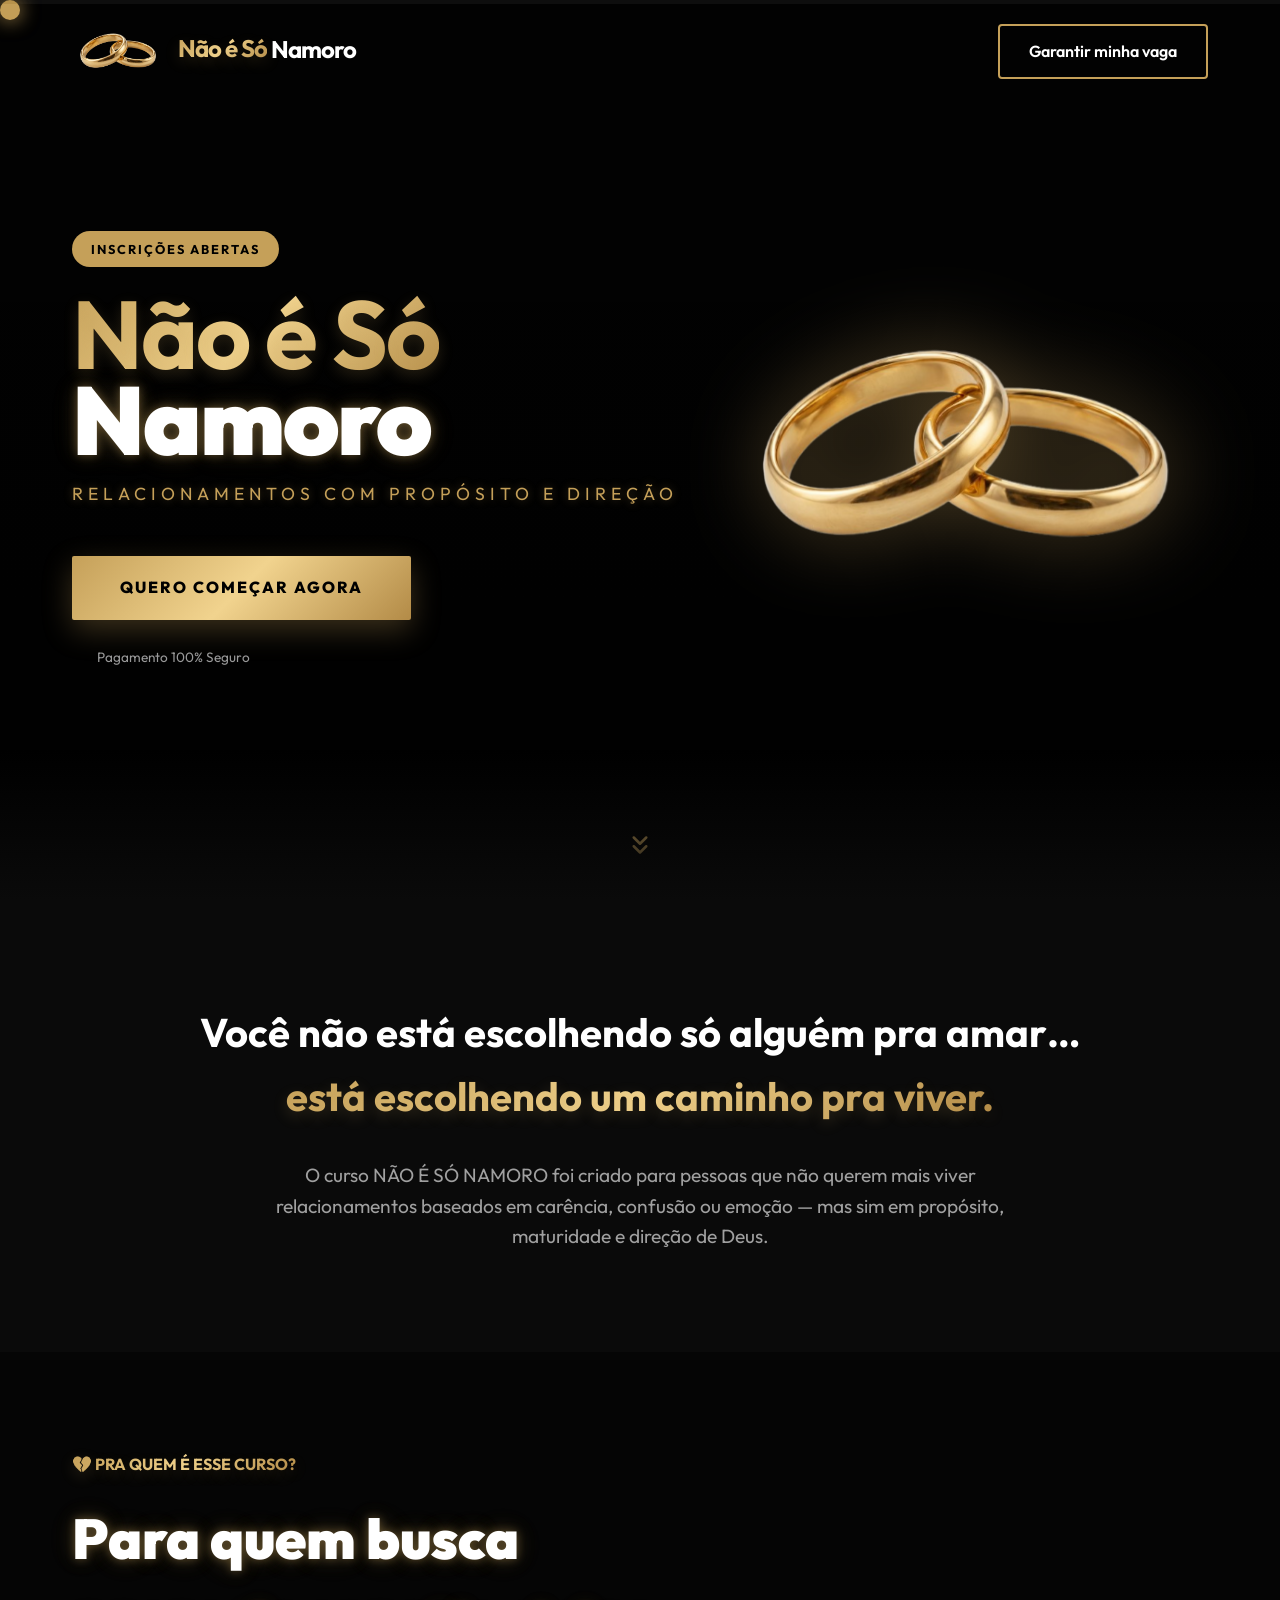
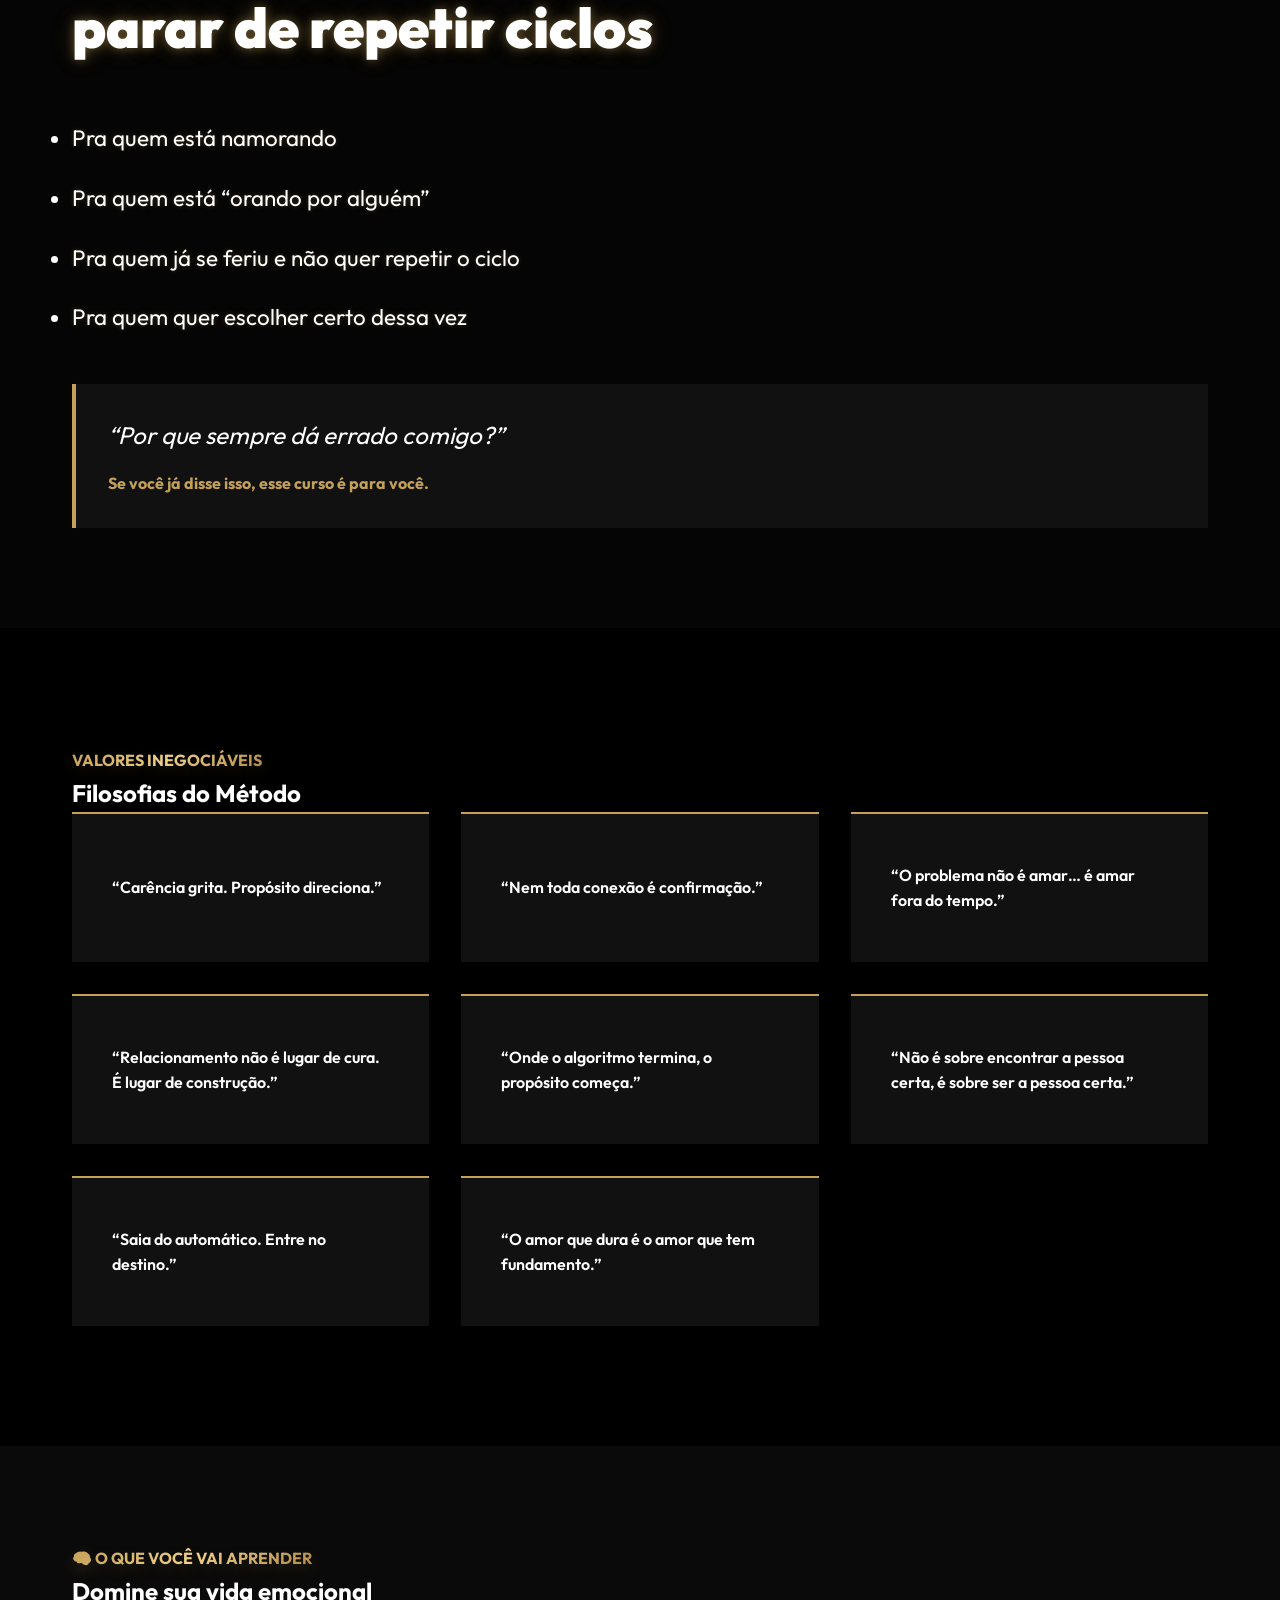
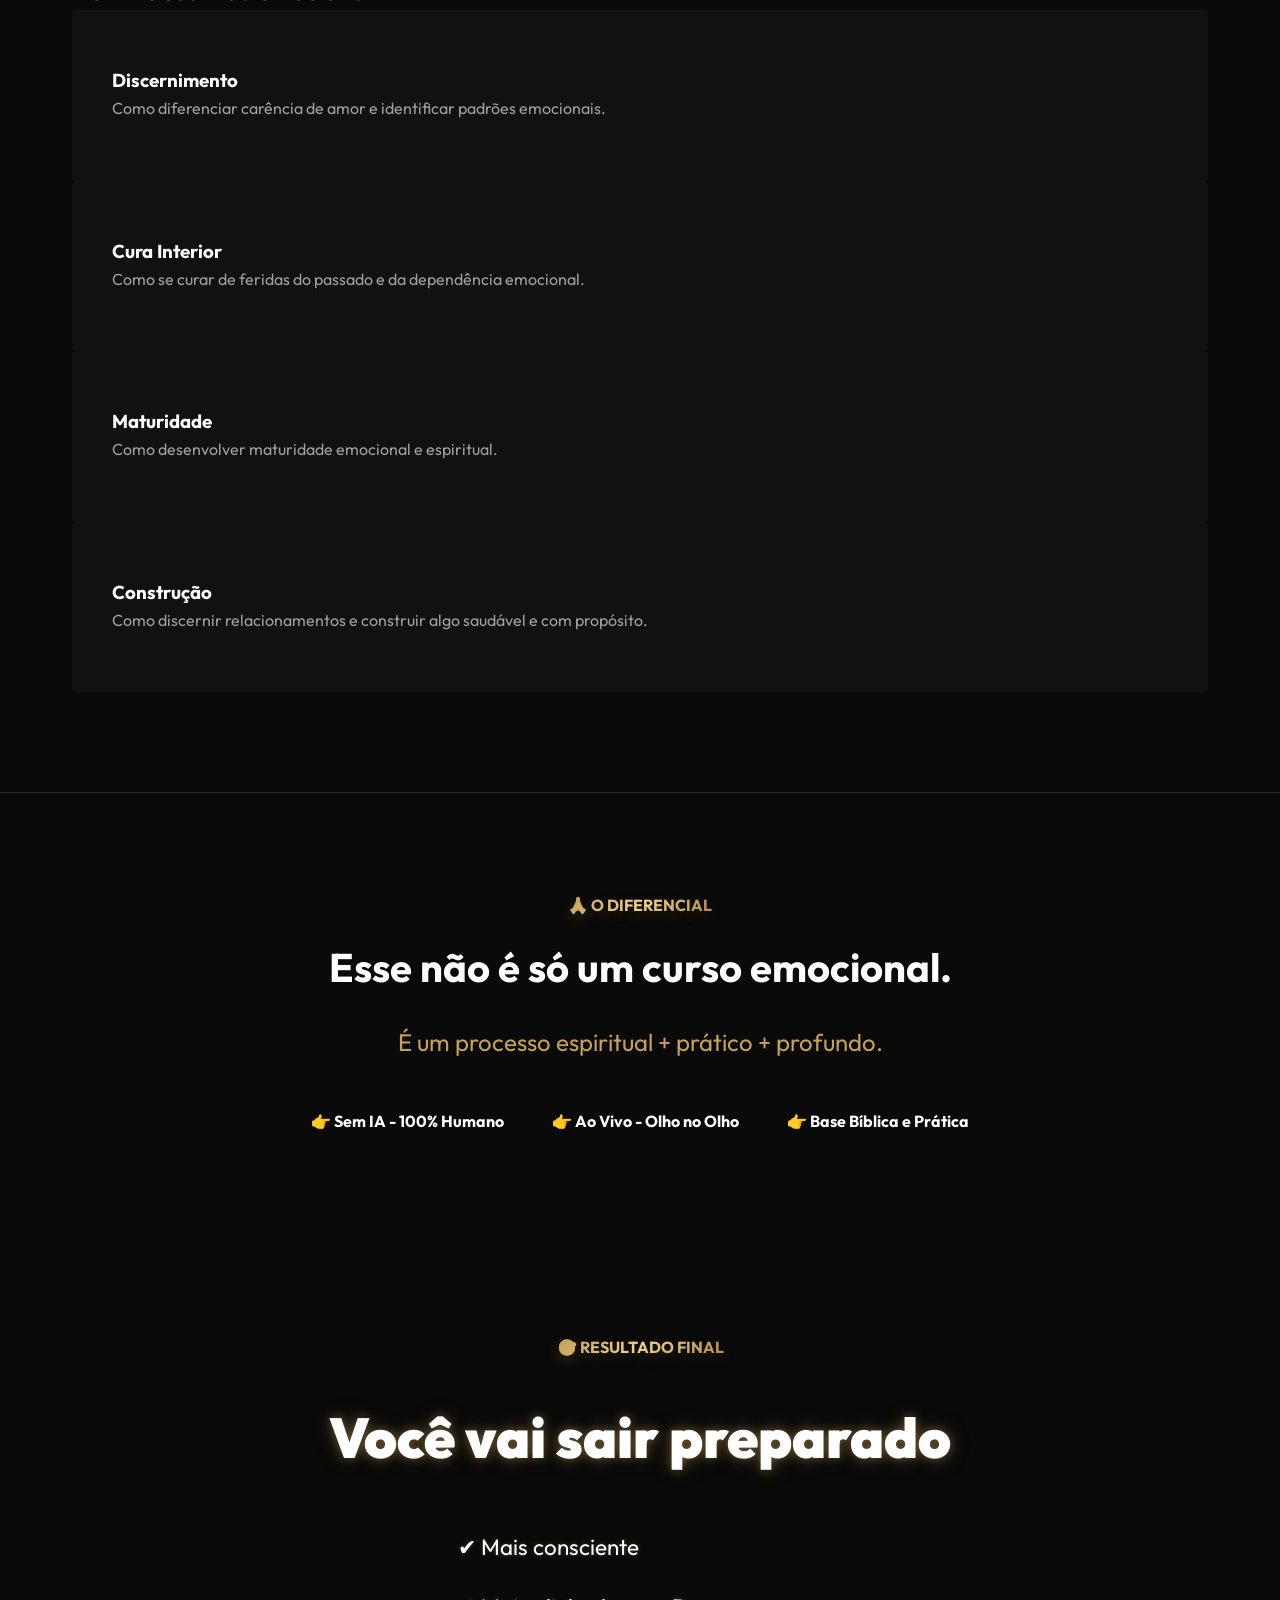
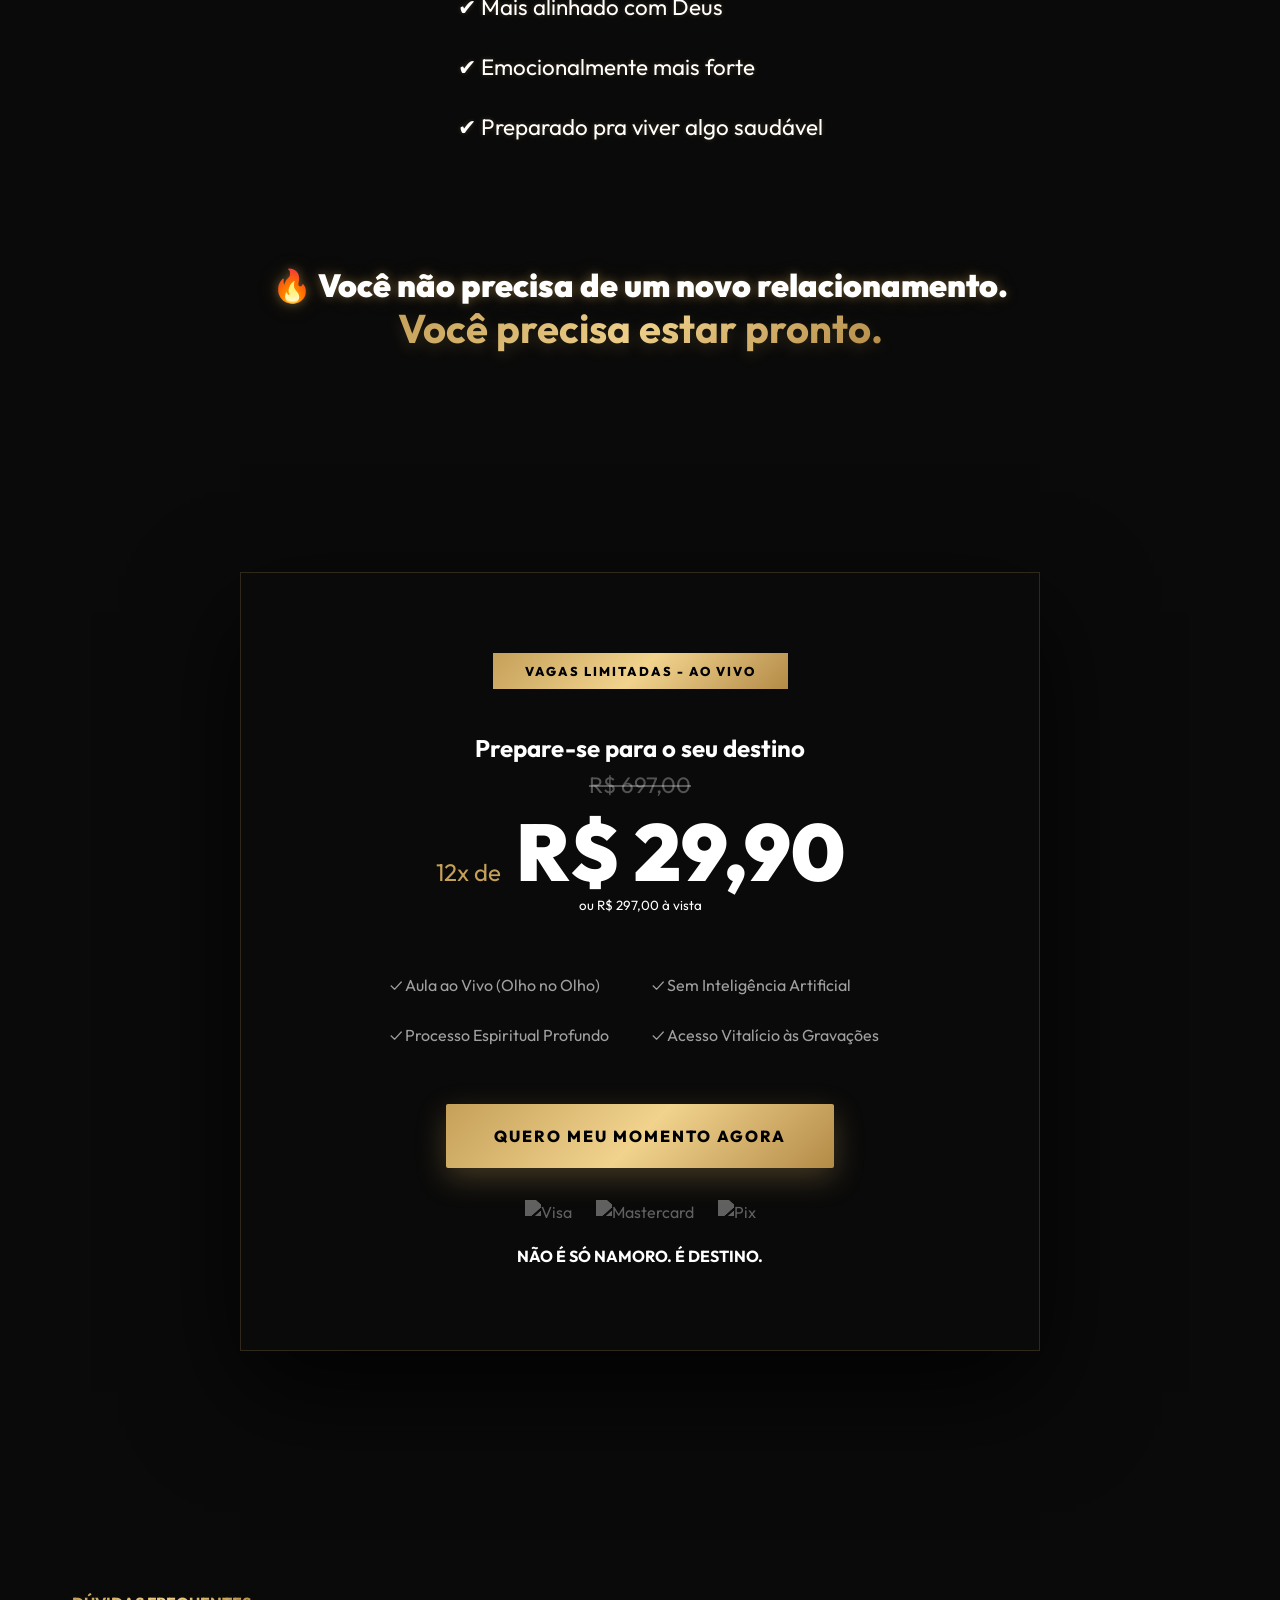
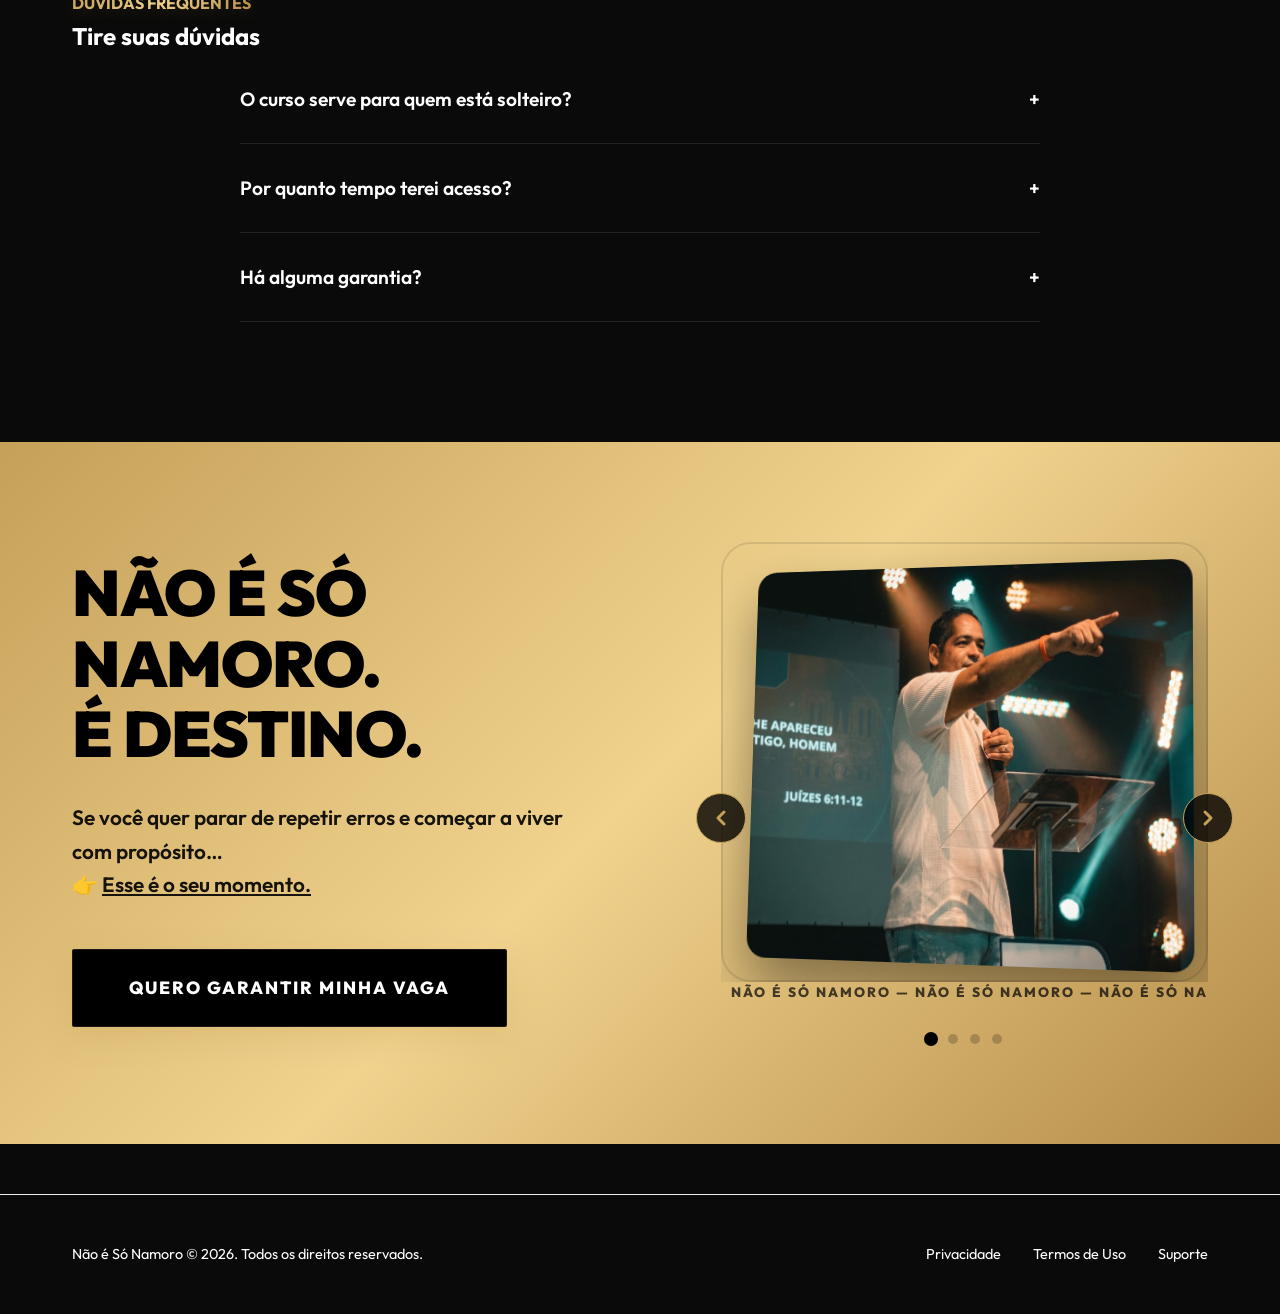
==== index.html @ d52a1f37 "Add files via upload" ====
<!DOCTYPE html>
<html lang="pt-br">
<head>
    <meta charset="UTF-8">
    <meta name="viewport" content="width=device-width, initial-scale=1.0">
    <title>Não é Só Namoro | Domine a arte de construir um relacionamento de alto nível</title>
    <meta name="description" content="Descubra como transformar seu relacionamento com o curso Não é Só Namoro. Estratégias práticas para quem busca profundidade, compromisso e felicidade real.">
    <link rel="preconnect" href="https://fonts.googleapis.com">
    <link rel="preconnect" href="https://fonts.gstatic.com" crossorigin>
    <link href="https://fonts.googleapis.com/css2?family=Outfit:wght@300;400;600;700&family=Playfair+Display:ital,wght@0,400;0,700;1,400&display=swap" rel="stylesheet">
    <link rel="stylesheet" href="style.css">
</head>
<body>
    <!-- Custom Cursor -->
    <div id="custom-cursor"></div>
    <!-- Scroll Progress Bar -->
    <div id="progress-container"><div id="progress-bar"></div></div>

    <header id="main-header">
        <nav class="container">
            <div class="logo"><img src="alianca.png" alt="Não é Só Namoro Logo" height="50" style="vertical-align: middle; margin-right: 10px;"> <span class="gold-text">Não é Só</span> Namoro</div>
            <a href="#pricing" class="btn-secondary">Garantir minha vaga</a>
        </nav>
    </header>

    <main>
        <!-- Hero Section -->
        <section id="hero">
            <div class="hero-overlay"></div>
            <div class="container hero-content-wrapper" style="display: flex; align-items: center; justify-content: space-between; width: 100%;">
                <div class="hero-text-area" style="text-align: left; flex: 1;">
                    <span class="badge">Inscrições Abertas</span>
                    <h1 class="premium-white-text" style="font-size: clamp(3rem, 8vw, 6rem);"><span class="gold-text">Não é Só</span><br>Namoro</h1>
                    <p class="subtitle" style="text-align: left;">Relacionamentos com Propósito e Direção</p>
                    <div class="cta-group" style="justify-content: flex-start;">
                        <a href="#pricing" class="btn-primary">Quero começar agora</a>
                    </div>
                    <div style="margin-top: 1.5rem;">
                        <span class="secure-checkout">Pagamento 100% Seguro</span>
                    </div>
                </div>
                <div class="hero-image-area" style="flex: 1; display: flex; justify-content: flex-end;">
                    <img src="alianca.png" alt="Aliança" class="hero-image-asset-large">
                </div>
            </div>
            <div class="scroll-indicator">
                <svg width="30" height="30" viewBox="0 0 24 24" fill="none" stroke="currentColor" stroke-width="2" stroke-linecap="round" stroke-linejoin="round"><path d="M7 13l5 5 5-5M7 6l5 5 5-5"/></svg>
            </div>
        </section>

        <!-- Intro Section -->
        <section id="intro" class="container" style="padding: 100px 0; text-align: center;">
            <div class="reveal-content">
                <h2 style="font-size: 2.5rem; margin-bottom: 2rem;">Você não está escolhendo só alguém pra amar…<br><span class="gold-text">está escolhendo um caminho pra viver.</span></h2>
                <p style="font-size: 1.2rem; max-width: 800px; margin: 0 auto; color: var(--text-muted);">O curso NÃO É SÓ NAMORO foi criado para pessoas que não querem mais viver relacionamentos baseados em carência, confusão ou emoção — mas sim em propósito, maturidade e direção de Deus.</p>
            </div>
        </section>

        <!-- Target Audience -->
        <section id="target" style="padding: 100px 0; background: #050505;">
            <div class="container grid">
                <div class="problem-text">
                    <span class="gold-text">💔 PRA QUEM É ESSE CURSO?</span>
                    <h2 class="premium-white-text" style="margin-top: 1rem; font-size: 3.5rem;">Para quem busca <br>parar de repetir ciclos</h2>
                    <ul class="check-list premium-list" style="margin-top: 3rem;">
                        <li>Pra quem está namorando</li>
                        <li>Pra quem está “orando por alguém”</li>
                        <li>Pra quem já se feriu e não quer repetir o ciclo</li>
                        <li>Pra quem quer escolher certo dessa vez</li>
                    </ul>
                    <div style="margin-top: 3rem; padding: 2rem; border-left: 4px solid var(--primary); background: #111;">
                        <p style="font-style: italic; font-size: 1.5rem; color: #fff;">“Por que sempre dá errado comigo?”</p>
                        <p style="margin-top: 1rem; color: var(--primary); font-weight: 700;">Se você já disse isso, esse curso é para você.</p>
                    </div>
                </div>

            </div>
        </section>

        <!-- Quotes Section -->
        <section id="quotes" style="padding: 120px 0; background: #000;">
            <div class="container">
                <div class="section-title">
                    <span class="gold-text">VALORES INEGOCIÁVEIS</span>
                    <h2>Filosofias do Método</h2>
                </div>
                <div class="quote-grid" style="display: grid; grid-template-columns: repeat(auto-fit, minmax(280px, 1fr)); gap: 2rem;">
                    <div class="quote-card" style="padding: 2.5rem; background: #111; border-top: 2px solid var(--primary); display: flex; align-items: center; min-height: 150px;">
                        <p style="font-weight: 600;">“Carência grita. Propósito direciona.”</p>
                    </div>
                    <div class="quote-card" style="padding: 2.5rem; background: #111; border-top: 2px solid var(--primary); display: flex; align-items: center; min-height: 150px;">
                        <p style="font-weight: 600;">“Nem toda conexão é confirmação.”</p>
                    </div>
                    <div class="quote-card" style="padding: 2.5rem; background: #111; border-top: 2px solid var(--primary); display: flex; align-items: center; min-height: 150px;">
                        <p style="font-weight: 600;">“O problema não é amar… é amar fora do tempo.”</p>
                    </div>
                    <div class="quote-card" style="padding: 2.5rem; background: #111; border-top: 2px solid var(--primary); display: flex; align-items: center; min-height: 150px;">
                        <p style="font-weight: 600;">“Relacionamento não é lugar de cura. É lugar de construção.”</p>
                    </div>
                    <div class="quote-card" style="padding: 2.5rem; background: #111; border-top: 2px solid var(--primary); display: flex; align-items: center; min-height: 150px;">
                        <p style="font-weight: 600;">“Onde o algoritmo termina, o propósito começa.”</p>
                    </div>
                    <div class="quote-card" style="padding: 2.5rem; background: #111; border-top: 2px solid var(--primary); display: flex; align-items: center; min-height: 150px;">
                        <p style="font-weight: 600;">“Não é sobre encontrar a pessoa certa, é sobre ser a pessoa certa.”</p>
                    </div>
                    <div class="quote-card" style="padding: 2.5rem; background: #111; border-top: 2px solid var(--primary); display: flex; align-items: center; min-height: 150px;">
                        <p style="font-weight: 600;">“Saia do automático. Entre no destino.”</p>
                    </div>
                    <div class="quote-card" style="padding: 2.5rem; background: #111; border-top: 2px solid var(--primary); display: flex; align-items: center; min-height: 150px;">
                        <p style="font-weight: 600;">“O amor que dura é o amor que tem fundamento.”</p>
                    </div>
                </div>
            </div>
        </section>

        <!-- Learning Section -->
        <section id="learning" style="padding: 100px 0;">
            <div class="container">
                <div class="section-title">
                    <span class="gold-text">🧠 O QUE VOCÊ VAI APRENDER</span>
                    <h2>Domine sua vida emocional</h2>
                </div>
                <div class="module-grid">
                    <div class="module-card">
                        <h3>Discernimento</h3>
                        <p>Como diferenciar carência de amor e identificar padrões emocionais.</p>
                    </div>
                    <div class="module-card">
                        <h3>Cura Interior</h3>
                        <p>Como se curar de feridas do passado e da dependência emocional.</p>
                    </div>
                    <div class="module-card">
                        <h3>Maturidade</h3>
                        <p>Como desenvolver maturidade emocional e espiritual.</p>
                    </div>
                    <div class="module-card">
                        <h3>Construção</h3>
                        <p>Como discernir relacionamentos e construir algo saudável e com propósito.</p>
                    </div>
                </div>
            </div>
        </section>

        <!-- Diferencial Section -->
        <section id="diferencial" style="padding: 100px 0; background: #0a0a0a; border-top: 1px solid rgba(197, 160, 89, 0.2);">
            <div class="container" style="text-align: center;">
                <span class="gold-text">🙏 O DIFERENCIAL</span>
                <h2 style="margin-top: 1rem; font-size: 2.5rem;">Esse não é só um curso emocional.</h2>
                <p style="font-size: 1.5rem; margin-top: 1.5rem; color: var(--primary);">É um processo espiritual + prático + profundo.</p>
                <div style="display: flex; justify-content: center; gap: 3rem; margin-top: 3rem; flex-wrap: wrap;">
                    <div class="diff-item"><strong>👉 Sem IA - 100% Humano</strong></div>
                    <div class="diff-item"><strong>👉 Ao Vivo - Olho no Olho</strong></div>
                    <div class="diff-item"><strong>👉 Base Bíblica e Prática</strong></div>
                </div>
            </div>
        </section>

        <!-- Results Section -->
        <section id="results" style="padding: 100px 0;">
            <div class="container" style="text-align: center;">
                <div class="expert-text">
                    <span class="gold-text">🎯 RESULTADO FINAL</span>
                    <h2 class="premium-white-text" style="font-size: 3.5rem; margin-top: 2rem; margin-bottom: 3rem;">Você vai sair preparado</h2>
                    <ul class="check-list premium-list" style="list-style: none; display: inline-block; text-align: left; margin-bottom: 4rem;">
                        <li>✔ Mais consciente</li>
                        <li>✔ Mais alinhado com Deus</li>
                        <li>✔ Emocionalmente mais forte</li>
                        <li>✔ Preparado pra viver algo saudável</li>
                    </ul>
                    <div class="premium-white-text" style="margin-top: 2rem; font-size: 2rem; font-weight: 900; line-height: 1.2;">
                        🔥 Você não precisa de um novo relacionamento.<br>
                        <span class="gold-text" style="font-size: 2.5rem;">Você precisa estar pronto.</span>
                    </div>
                </div>
            </div>
        </section>

        <!-- Pricing Section -->
        <section id="pricing" class="container">
            <div class="pricing-card">
                <div class="pricing-tag">VAGAS LIMITADAS - AO VIVO</div>
                <h2>Prepare-se para o seu destino</h2>
                <div class="price-box">
                    <span class="old-price">R$ 697,00</span>
                    <span class="new-price"><span>12x de</span> R$ 29,90</span>
                    <small>ou R$ 297,00 à vista</small>
                </div>
                <div class="benefits-pricing">
                    <p>✓ Aula ao Vivo (Olho no Olho)</p>
                    <p>✓ Sem Inteligência Artificial</p>
                    <p>✓ Processo Espiritual Profundo</p>
                    <p>✓ Acesso Vitalício às Gravações</p>
                </div>
                <a href="#" class="btn-primary large">QUERO MEU MOMENTO AGORA</a>
                <div class="payment-methods" style="margin-top: 2rem; opacity: 0.5;">
                    <img src="https://logodownload.org/wp-content/uploads/2014/07/visa-logo-1.png" alt="Visa" height="20">
                    <img src="https://logodownload.org/wp-content/uploads/2014/07/mastercard-logo-7.png" alt="Mastercard" height="20">
                    <img src="https://logodownload.org/wp-content/uploads/2022/01/pix-logo-1.png" alt="Pix" height="20">
                </div>
                <div class="guarantee-note" style="margin-top: 1.5rem; font-weight: 700;">
                    NÃO É SÓ NAMORO. É DESTINO.
                </div>
            </div>
        </section>

        <!-- FAQ Section -->
        <section id="faq">
            <div class="container">
                <div class="section-title">
                    <span class="gold-text">DÚVIDAS FREQUENTES</span>
                    <h2>Tire suas dúvidas</h2>
                </div>
                <div class="faq-accordion">
                    <div class="faq-item">
                        <button class="faq-question">O curso serve para quem está solteiro? <span class="icon">+</span></button>
                        <div class="faq-answer">
                            <p>Com certeza. Na verdade, esse é o melhor momento para começar, pois você aprenderá a escolher a pessoa certa desde o primeiro dia.</p>
                        </div>
                    </div>
                    <div class="faq-item">
                        <button class="faq-question">Por quanto tempo terei acesso? <span class="icon">+</span></button>
                        <div class="faq-answer">
                            <p>O acesso é vitalício. Você pode assistir às aulas no seu ritmo e revisar o conteúdo sempre que precisar.</p>
                        </div>
                    </div>
                    <div class="faq-item">
                        <button class="faq-question">Há alguma garantia? <span class="icon">+</span></button>
                        <div class="faq-answer">
                            <p>Sim! Oferecemos 30 dias de garantia incondicional. Se não gostar, basta um e-mail para receber 100% do seu investimento de volta.</p>
                        </div>
                    </div>
                </div>
            </div>
        </section>

        <!-- Final Call -->
        <section id="final-call">
            <div class="container final-call-wrapper">
                <div class="final-call-content">
                    <h2>NÃO É SÓ NAMORO.<br>É DESTINO.</h2>
                    <p>Se você quer parar de repetir erros e começar a viver com propósito… <br>👉 <span>Esse é o seu momento.</span></p>
                    <a href="#pricing" class="btn-primary final-call-btn">QUERO GARANTIR MINHA VAGA</a>
                </div>
                <div class="final-call-image">
                    <div class="carousel-container">
                        <div class="carousel-track-container">
                            <ul class="carousel-track">
                                <li class="carousel-slide current-slide">
                                    <div class="image-perspective">
                                        <img src="jackson.jpeg" alt="Jackson" class="jackson-img">
                                        <div class="image-frame"></div>
                                    </div>
                                </li>
                                <li class="carousel-slide">
                                    <div class="image-perspective">
                                        <img src="jackson1.jpeg" alt="Jackson 1" class="jackson-img">
                                        <div class="image-frame"></div>
                                    </div>
                                </li>
                                <li class="carousel-slide">
                                    <div class="image-perspective">
                                        <img src="jackson2.jpeg" alt="Jackson 2" class="jackson-img">
                                        <div class="image-frame"></div>
                                    </div>
                                </li>
                                <li class="carousel-slide">
                                    <div class="image-perspective">
                                        <img src="jackson3.jpeg" alt="Jackson 3" class="jackson-img">
                                        <div class="image-frame"></div>
                                    </div>
                                </li>
                            </ul>
                        </div>
                        <!-- Navigation Arrows -->
                        <div class="carousel-nav">
                            <button class="carousel-button carousel-button--left">
                                <svg width="24" height="24" viewBox="0 0 24 24" fill="none" stroke="currentColor" stroke-width="3" stroke-linecap="round" stroke-linejoin="round"><polyline points="15 18 9 12 15 6"></polyline></svg>
                            </button>
                            <button class="carousel-button carousel-button--right">
                                <svg width="24" height="24" viewBox="0 0 24 24" fill="none" stroke="currentColor" stroke-width="3" stroke-linecap="round" stroke-linejoin="round"><polyline points="9 18 15 12 9 6"></polyline></svg>
                            </button>
                        </div>
                        <!-- Scrolling Alert Text - Moved closer to photos -->
                        <div class="scrolling-text-container">
                            <div class="marquee-content">
                                <span>NÃO É SÓ NAMORO — NÃO É SÓ NAMORO — NÃO É SÓ NAMORO — NÃO É SÓ NAMORO — </span>
                                <span>NÃO É SÓ NAMORO — NÃO É SÓ NAMORO — NÃO É SÓ NAMORO — NÃO É SÓ NAMORO — </span>
                            </div>
                        </div>
                        <div class="carousel-indicators">
                            <button class="indicator current-indicator"></button>
                            <button class="indicator"></button>
                            <button class="indicator"></button>
                            <button class="indicator"></button>
                        </div>
                    </div>
                </div>
            </div>
        </section>
    </main>

    <footer>
        <div class="container footer-content">
            <div class="footer-brand">Não é Só Namoro &copy; 2026. Todos os direitos reservados.</div>
            <div class="footer-links">
                <a href="#">Privacidade</a>
                <a href="#">Termos de Uso</a>
                <a href="#">Suporte</a>
            </div>
        </div>
    </footer>

    <!-- Checkout Modal -->
    <div class="modal-overlay" id="checkout-modal">
        <div class="modal-content">
            <button class="close-modal" id="close-modal">&times;</button>
            <div class="modal-header">
                <span class="gold-text">INSCRIÇÃO</span>
                <h2>Garantir minha vaga</h2>
                <p style="color: var(--text-muted); font-size: 0.9rem;">Preencha seus dados para prosseguir</p>
            </div>

            <form class="checkout-form" id="enrollment-form">
                <!-- Personal Data -->
                <div class="form-group">
                    <label for="full-name">Nome Completo</label>
                    <input type="text" id="full-name" placeholder="Seu nome completo" required>
                </div>

                <div class="card-row">
                    <div class="form-group">
                        <label for="email">E-mail</label>
                        <input type="email" id="email" placeholder="seu@email.com" required>
                    </div>
                    <div class="form-group">
                        <label for="phone">Telefone</label>
                        <input type="text" id="phone" placeholder="(00) 00000-0000" required>
                    </div>
                </div>

                <div class="card-row">
                    <div class="form-group">
                        <label for="birth-date">Nascimento</label>
                        <input type="text" id="birth-date" placeholder="DD/MM/AAAA" required>
                    </div>
                    <div class="form-group">
                        <label for="cpf">CPF</label>
                        <input type="text" id="cpf" placeholder="000.000.000-00" required>
                    </div>
                </div>

                <div class="modal-header" style="margin-top: 2rem; margin-bottom: 1rem;">
                    <span class="gold-text">PAGAMENTO 100% SEGURO</span>
                    <p style="font-size: 0.7rem; opacity: 0.7; margin-top: 0.5rem;">Cartão de Crédito, Débito ou Pix</p>
                </div>

                <button type="submit" class="btn-primary" style="width: 100%; margin-top: 1rem;" id="submit-btn">IR PARA PAGAMENTO</button>
                
                <div class="payment-methods" style="margin-top: 2rem; opacity: 0.8; justify-content: center; gap: 1rem;">
                    <img src="https://logodownload.org/wp-content/uploads/2014/07/visa-logo-1.png" alt="Visa" height="15">
                    <img src="https://logodownload.org/wp-content/uploads/2014/07/mastercard-logo-7.png" alt="Mastercard" height="15">
                    <img src="https://logodownload.org/wp-content/uploads/2022/01/pix-logo-1.png" alt="Pix" height="15">
                </div>
                
                <p style="text-align: center; margin-top: 1.5rem; font-size: 0.7rem; opacity: 0.5;">
                    <svg width="12" height="12" viewBox="0 0 24 24" fill="none" stroke="currentColor" stroke-width="2" stroke-linecap="round" stroke-linejoin="round" style="vertical-align: middle; margin-right: 5px;"><rect x="3" y="11" width="18" height="11" rx="2" ry="2"></rect><path d="M7 11V7a5 5 0 0 1 10 0v4"></path></svg>
                    Processado de forma segura via Stripe
                </p>
            </form>
        </div>
    </div>

    <!-- Payment SDK -->
    <script src="https://js.stripe.com/v3/"></script>
    <script src="script.js"></script>
</body>
</html>
---- style.css ----
:root {
    --primary: #c5a059; /* Metallic Gold */
    --primary-gradient: linear-gradient(135deg, #c5a059 0%, #f1d38e 50%, #b38b47 100%);
    --secondary: #000000; /* Pure Black */
    --accent: #ffffff; /* White */
    --text-main: #ffffff;
    --text-muted: #a0a0a0;
    --bg-dark: #0a0a0a;
    --bg-card: #111111;
    --transition: all 0.5s cubic-bezier(0.23, 1, 0.32, 1);
}

* {
    margin: 0;
    padding: 0;
    box-sizing: border-box;
}

html {
    scroll-behavior: smooth;
}

/* Custom Cursor */
#custom-cursor {
    width: 20px;
    height: 20px;
    background: var(--primary);
    border-radius: 50%;
    position: fixed;
    pointer-events: none;
    z-index: 99999;
    mix-blend-mode: difference;
    transition: transform 0.1s ease;
    box-shadow: 0 0 20px var(--primary);
}

/* Progress Bar */
#progress-container {
    position: fixed;
    top: 0;
    left: 0;
    width: 100%;
    height: 4px;
    z-index: 10001;
    background: rgba(255, 255, 255, 0.05);
}

#progress-bar {
    height: 100%;
    background: var(--primary-gradient);
    width: 0%;
    box-shadow: 0 0 10px var(--primary);
}

body {
    font-family: 'Outfit', sans-serif;
    line-height: 1.6;
    color: var(--text-main);
    background-color: var(--bg-dark);
    overflow-x: hidden;
    position: relative;
    cursor: none; /* Hide default for custom cursor */
}

body::before {
    content: '';
    position: fixed;
    top: 0;
    left: 0;
    width: 100%;
    height: 100%;
    background: url('https://www.transparenttextures.com/patterns/pinstripe-dark.png');
    opacity: 0.1;
    pointer-events: none;
    z-index: 9999;
}

h1 {
    color: #ffffff;
    text-shadow: 0 10px 30px rgba(0,0,0,0.5);
}

.gold-text {
    background: var(--primary-gradient);
    -webkit-background-clip: text;
    -webkit-text-fill-color: transparent;
    font-weight: 700;
    text-shadow: 0 5px 15px rgba(197, 160, 89, 0.2);
}

.container {
    max-width: 1200px;
    margin: 0 auto;
    padding: 0 2rem;
}

/* Header */
#main-header {
    position: fixed;
    top: 0;
    width: 100%;
    z-index: 1000;
    padding: 1.5rem 0;
    background: transparent;
    transition: var(--transition);
}

#main-header.scrolled {
    background: rgba(0, 0, 0, 0.95);
    backdrop-filter: blur(20px);
    padding: 0.8rem 0;
    border-bottom: 1px solid rgba(197, 160, 89, 0.3);
}

#main-header .container {
    display: flex;
    justify-content: space-between;
    align-items: center;
}

.logo {
    color: #fff;
    font-size: 1.5rem;
    font-weight: 700;
    letter-spacing: -1px;
}

.logo span {
    color: var(--primary);
}

/* Hero Section */
#hero {
    height: 100vh;
    min-height: 800px;
    background: linear-gradient(rgba(0,0,0,0.8), rgba(0,0,0,0.95)), 
                url('https://images.unsplash.com/photo-1516589174184-e6646f658867?q=80&w=1587&auto=format&fit=crop');
    background-size: cover;
    background-position: center;
    background-attachment: fixed;
    display: flex;
    align-items: center;
    position: relative;
    color: #fff;
    text-align: center;
}

.scroll-indicator {
    position: absolute;
    bottom: 30px;
    left: 50%;
    transform: translateX(-50%);
    animation: bounce 2s infinite;
    color: var(--primary);
    font-size: 1.5rem;
}

#hero::after {
    content: '';
    position: absolute;
    bottom: 0;
    left: 0;
    width: 100%;
    height: 150px;
    background: linear-gradient(to top, #0a0a0a, transparent);
    z-index: 5;
}

.hero-content {
    position: relative;
    z-index: 10;
    max-width: 1000px; /* Increased to fit the single line subtitle */
}

.badge {
    display: inline-block;
    padding: 0.5rem 1.2rem;
    background: var(--primary);
    color: var(--secondary);
    font-weight: 700;
    font-size: 0.8rem;
    text-transform: uppercase;
    letter-spacing: 2px;
    border-radius: 50px;
    margin-bottom: 1.5rem;
    animation: fadeInDown 0.8s ease-out;
}

#hero h1 {
    font-size: clamp(3rem, 10vw, 7rem);
    line-height: 0.9;
    margin-bottom: 1rem;
    font-weight: 900;
    letter-spacing: -2px;
}

#hero .subtitle {
    font-size: 1.1rem;
    letter-spacing: 5px;
    text-transform: uppercase;
    color: var(--primary);
    margin-bottom: 3rem;
    font-weight: 400;
    white-space: nowrap; /* Forces the text to stay in one line */
    text-shadow: 0 0 10px rgba(197, 160, 89, 0.4);
}

.premium-white-text {
    color: #ffffff;
    text-shadow: 0 0 10px rgba(197, 160, 89, 0.4),
                 0 0 20px rgba(197, 160, 89, 0.2),
                 0 0 30px rgba(197, 160, 89, 0.1);
    font-weight: 900;
}

.premium-list li {
    font-size: 1.4rem;
    color: #fff;
    margin-bottom: 1.5rem;
    text-shadow: 0 0 5px rgba(197, 160, 89, 0.3);
}

.hero-image-asset-large {
    max-width: 500px;
    width: 100%;
    filter: drop-shadow(0 0 40px rgba(197, 160, 89, 0.4));
    animation: floatLarge 8s ease-in-out infinite;
    transform: perspective(1000px) rotateY(-10deg);
}

@keyframes floatLarge {
    0% { transform: perspective(1000px) rotateY(-10deg) translateY(0px) rotate(0deg); }
    50% { transform: perspective(1000px) rotateY(-10deg) translateY(-30px) rotate(5deg); }
    100% { transform: perspective(1000px) rotateY(-10deg) translateY(0px) rotate(0deg); }
}

.img-glow {
    filter: drop-shadow(0 0 30px rgba(197, 160, 89, 0.6));
    animation: float 4s ease-in-out infinite;
}

.hero-image-asset {
    filter: drop-shadow(0 0 20px rgba(197, 160, 89, 0.5));
    animation: float 6s ease-in-out infinite;
}

@keyframes float {
    0% { transform: translateY(0px); }
    50% { transform: translateY(-15px); }
    100% { transform: translateY(0px); }
}

.cta-group {
    display: flex;
    align-items: center;
    gap: 2rem;
    animation: fadeIn 1s ease-out 0.6s both;
}

.btn-primary {
    display: inline-block;
    padding: 1.2rem 3rem;
    background: var(--primary-gradient);
    color: #000;
    font-weight: 800;
    text-decoration: none;
    border-radius: 2px;
    transition: var(--transition);
    text-transform: uppercase;
    letter-spacing: 2px;
    box-shadow: 0 10px 30px rgba(197, 160, 89, 0.3);
    border: none;
    cursor: pointer;
}

.btn-primary:hover {
    transform: translateY(-3px) scale(1.02);
    box-shadow: 0 15px 40px rgba(197, 160, 89, 0.5);
}

.btn-secondary {
    display: inline-block;
    padding: 0.8rem 1.8rem;
    border: 2px solid var(--primary);
    color: #fff;
    font-weight: 600;
    text-decoration: none;
    border-radius: 4px;
    transition: var(--transition);
}

.btn-secondary:hover {
    background: var(--primary);
    color: var(--secondary);
}

.secure-checkout {
    font-size: 0.85rem;
    color: rgba(255, 255, 255, 0.6);
    position: relative;
    padding-left: 25px;
}

/* Social Proof */
#social-proof {
    margin-top: -60px;
    position: relative;
    z-index: 20;
}

.stats {
    background: var(--bg-card);
    padding: 3rem;
    border-radius: 0;
    border: 1px solid rgba(197, 160, 89, 0.2);
    display: flex;
    justify-content: space-around;
    text-align: center;
}

.stat-item strong {
    display: block;
    font-size: 3rem;
    color: var(--primary);
    font-weight: 800;
}

/* Problem Section */
#problem {
    padding: 120px 0;
    background: #050505;
}

#problem h2 {
    font-size: 3rem;
    margin-bottom: 2rem;
    color: #fff;
}

.problem-image-wrapper::after {
    content: '';
    position: absolute;
    top: 20px;
    left: 20px;
    right: -20px;
    bottom: -20px;
    border: 2px solid var(--primary);
    z-index: -1;
}

/* Modules Section */
#modules {
    padding: 120px 0;
    background: var(--bg-dark);
}

.module-card {
    padding: 3.5rem 2.5rem;
    background: #111;
    border: none;
    border-bottom: 3px solid transparent;
    border-radius: 4px;
}

.module-card:hover {
    border-bottom: 3px solid var(--primary);
    background: #181818;
}

.module-card h3 {
    color: #fff;
}

.module-card p {
    color: var(--text-muted);
}

/* Pricing Card */
#pricing {
    padding: 120px 0;
}

.pricing-card {
    max-width: 800px;
    margin: 0 auto;
    background: #0a0a0a;
    padding: 5rem 3rem;
    border: 1px solid rgba(197, 160, 89, 0.2);
    text-align: center;
    color: #fff;
    position: relative;
    overflow: hidden;
    box-shadow: 0 40px 100px rgba(0, 0, 0, 0.8);
}

.pricing-tag {
    display: inline-block;
    background: var(--primary-gradient);
    color: #000;
    padding: 0.5rem 2rem;
    font-size: 0.8rem;
    font-weight: 800;
    letter-spacing: 2px;
    margin-bottom: 2.5rem;
}

.price-box {
    margin-bottom: 3.5rem;
}

.old-price {
    display: block;
    text-decoration: line-through;
    color: rgba(255, 255, 255, 0.3);
    font-size: 1.4rem;
    margin-bottom: 0.5rem;
}

.new-price {
    font-size: 5rem;
    font-weight: 900;
    color: #fff;
    display: flex;
    justify-content: center;
    align-items: baseline;
    gap: 15px;
    line-height: 1;
}

.new-price span {
    font-size: 1.5rem;
    color: var(--primary);
    font-weight: 400;
}

.benefits-pricing {
    margin-top: 2rem;
    display: grid;
    grid-template-columns: repeat(2, 1fr);
    gap: 1.5rem;
    text-align: left;
    max-width: 500px;
    margin: 2rem auto 3.5rem auto;
}

.benefits-pricing p {
    font-size: 1rem;
    color: var(--text-muted);
}





/* Bonus Section */
#bonuses {
    padding: 120px 0;
    background: #000;
}

.bonus-grid {
    display: grid;
    grid-template-columns: repeat(auto-fit, minmax(300px, 1fr));
    gap: 2rem;
}

.bonus-card {
    background: rgba(255, 255, 255, 0.05);
    padding: 3rem 2rem;
    border: 1px solid rgba(255, 255, 255, 0.1);
    position: relative;
    text-align: center;
    transition: var(--transition);
}

.bonus-card:hover {
    background: rgba(255, 255, 255, 0.08);
    border-color: var(--primary);
}

.highlight-bonus {
    border: 1px solid var(--primary);
    transform: scale(1.05);
    z-index: 2;
}

.bonus-tag {
    position: absolute;
    top: -15px;
    left: 50%;
    transform: translateX(-50%);
    background: var(--primary-gradient);
    color: #000;
    padding: 0.3rem 1.5rem;
    font-size: 0.8rem;
    font-weight: 800;
}

.bonus-card h3 {
    margin-bottom: 1rem;
    color: #fff;
}

.bonus-card .value {
    display: block;
    margin-top: 1.5rem;
    font-size: 0.8rem;
    color: var(--primary);
    text-decoration: line-through;
    opacity: 0.6;
}

/* Expert Section */
#expert {
    padding: 120px 0;
    background: #050505;
}

.expert-image {
    position: relative;
}

.img-bw {
    width: 100%;
    filter: grayscale(1) contrast(1.1);
    border-radius: 2px;
}

.expert-text .signature {
    font-family: 'Playfair Display', serif;
    font-size: 2rem;
    color: var(--primary);
    margin-top: 2rem;
    font-style: italic;
}

/* FAQ Section */
#faq {
    padding: 120px 0;
}

.faq-accordion {
    max-width: 800px;
    margin: 0 auto;
}

.faq-item {
    border-bottom: 1px solid rgba(255, 255, 255, 0.1);
}

.faq-question {
    width: 100%;
    padding: 2rem 0;
    background: none;
    border: none;
    color: #fff;
    font-family: 'Outfit', sans-serif;
    font-size: 1.2rem;
    font-weight: 600;
    text-align: left;
    display: flex;
    justify-content: space-between;
    cursor: pointer;
    transition: var(--transition);
}

.faq-question:hover {
    color: var(--primary);
}

.faq-answer {
    max-height: 0;
    overflow: hidden;
    transition: max-height 0.4s ease-out;
    color: var(--text-muted);
}

.faq-answer p {
    padding-bottom: 2rem;
}

.faq-item.active .faq-answer {
    max-height: 200px;
}

.faq-item.active .icon {
    transform: rotate(45deg);
    color: var(--primary);
}

.icon {
    transition: transform 0.3s ease;
}

.payment-methods {
    display: flex;
    justify-content: center;
    gap: 1.5rem;
    align-items: center;
}

.payment-methods img {
    filter: brightness(0) invert(1);
    opacity: 0.7;
}

/* Final Call Section */
#final-call {
    padding: 100px 0;
    background: var(--primary-gradient);
    color: #000;
    overflow: hidden;
}

.final-call-wrapper {
    display: flex;
    align-items: center;
    justify-content: space-between;
    gap: 4rem;
    flex-wrap: wrap;
}

.final-call-content {
    flex: 1.2;
    min-width: 320px;
    text-align: left;
}

.final-call-content h2 {
    font-size: clamp(2.5rem, 6vw, 4rem);
    margin-bottom: 2rem;
    font-weight: 900;
    line-height: 1.1;
    letter-spacing: -1px;
    color: #000;
}

.final-call-content p {
    font-size: 1.3rem;
    margin-bottom: 3rem;
    font-weight: 600;
    opacity: 0.9;
    max-width: 500px;
    color: #000;
}

.final-call-content p span {
    text-decoration: underline;
}

.final-call-btn {
    background: #000 !important;
    color: #fff !important;
    padding: 1.5rem 3.5rem !important;
    font-size: 1.1rem !important;
    border: 1px solid rgba(255,255,255,0.1) !important;
}

.final-call-image {
    flex: 1;
    min-width: 320px;
    display: flex;
    justify-content: center;
    position: relative;
}

/* Carousel Styles */
.carousel-container {
    position: relative;
    width: 100%;
    max-width: 500px;
    margin: 0 auto;
    overflow: visible; /* To allow the frame shadow to show */
}

.carousel-track-container {
    overflow: hidden;
    position: relative;
}

.carousel-track {
    padding: 0;
    margin: 0;
    list-style: none;
    position: relative;
    height: 100%;
    transition: transform 1.5s cubic-bezier(0.4, 0, 0.2, 1); /* Slower, smoother transition */
    display: flex;
}

.carousel-slide {
    position: relative;
    top: 0;
    bottom: 0;
    width: 100%;
    flex-shrink: 0;
    padding: 20px; /* Space for the frame and shadow */
    display: flex;
    justify-content: center;
}

/* Seamless Marquee */
.scrolling-text-container {
    width: 100%;
    overflow: hidden;
    position: relative;
    padding: 10px 0;
    margin-top: -10px; /* Pull it closer to photos */
    margin-bottom: 20px;
    display: flex;
}

.marquee-content {
    display: flex;
    white-space: nowrap;
    animation: marquee-scroll 20s linear infinite;
}

.marquee-content span {
    font-size: 0.85rem;
    font-weight: 800;
    letter-spacing: 2px;
    color: rgba(0, 0, 0, 0.7);
    padding: 0 10px;
}

@keyframes marquee-scroll {
    from { transform: translateX(0); }
    to { transform: translateX(-50%); }
}

.carousel-nav {
    position: absolute;
    top: 50%;
    left: 0;
    right: 0;
    transform: translateY(-100%); /* Adjusted due to indicators/text below */
    z-index: 20;
    pointer-events: none;
}

.carousel-button {
    position: absolute;
    pointer-events: auto;
    background: rgba(0, 0, 0, 0.8);
    border: 1px solid var(--primary);
    color: var(--primary);
    width: 50px;
    height: 50px;
    border-radius: 50%;
    cursor: pointer;
    display: flex;
    align-items: center;
    justify-content: center;
    transition: var(--transition);
}

.carousel-button:hover {
    background: var(--primary);
    color: #000;
}

.carousel-button--left { left: -25px; }
.carousel-button--right { right: -25px; }

.carousel-indicators {
    display: flex;
    justify-content: center;
    gap: 12px;
    margin-top: 10px;
}

.indicator {
    width: 10px;
    height: 10px;
    border-radius: 50%;
    background: rgba(0, 0, 0, 0.2);
    border: none;
    cursor: pointer;
    transition: var(--transition);
}

.indicator.current-indicator {
    background: #000;
    transform: scale(1.4);
}

.image-perspective {
    position: relative;
    z-index: 1;
    width: 100%;
    display: flex;
    justify-content: center;
}

.jackson-img {
    width: auto;
    max-width: 100%;
    max-height: 400px; /* Prevents overflow */
    height: auto;
    border-radius: 20px;
    box-shadow: 0 30px 60px rgba(0,0,0,0.4);
    transform: perspective(1000px) rotateY(-10deg) rotateX(5deg);
    transition: var(--transition);
    display: block;
}

.image-perspective:hover .jackson-img {
    transform: perspective(1000px) rotateY(0deg) rotateX(0deg) scale(1.05);
}

.image-frame {
    position: absolute;
    top: -20px;
    left: -20px;
    right: -20px;
    bottom: -20px;
    border: 2px solid rgba(0,0,0,0.1);
    border-radius: 30px;
    z-index: -1;
}

@media (max-width: 768px) {
    .final-call-content {
        text-align: center;
    }
    .final-call-wrapper {
        gap: 2rem;
    }
}

/* Footer */
footer {
    padding: 3rem 0;
    border-top: 1px solid #eee;
    margin-top: 50px;
}

.footer-content {
    display: flex;
    justify-content: space-between;
    align-items: center;
    font-size: 0.9rem;
    color: var(--text-light);
}

.footer-links {
    display: flex;
    gap: 2rem;
}

.footer-links a {
    color: var(--text-light);
    text-decoration: none;
}

/* Animations */
@keyframes fadeIn {
    from { opacity: 0; transform: translateY(20px); }
    to { opacity: 1; transform: translateY(0); }
}

@keyframes fadeInDown {
    from { opacity: 0; transform: translateY(-30px); }
    to { opacity: 1; transform: translateY(0); }
}

/* Modal Styles */
.modal-overlay {
    position: fixed;
    top: 0;
    left: 0;
    width: 100%;
    height: 100%;
    background: rgba(0, 0, 0, 0.9);
    backdrop-filter: blur(10px);
    display: flex;
    justify-content: center;
    align-items: center;
    z-index: 10000;
    opacity: 0;
    visibility: hidden;
    transition: var(--transition);
}

.modal-overlay.active {
    opacity: 1;
    visibility: visible;
}

.modal-content {
    background: var(--bg-card);
    width: 95%;
    max-width: 500px;
    padding: 3rem;
    border: 1px solid rgba(197, 160, 89, 0.3);
    border-radius: 4px;
    position: relative;
    transform: translateY(30px);
    transition: var(--transition);
    max-height: 90vh;
    overflow-y: auto;
}

.modal-overlay.active .modal-content {
    transform: translateY(0);
}

.close-modal {
    position: absolute;
    top: 1.5rem;
    right: 1.5rem;
    background: none;
    border: none;
    color: var(--primary);
    font-size: 1.5rem;
    cursor: pointer;
    transition: var(--transition);
}

.close-modal:hover {
    transform: rotate(90deg);
}

.modal-header {
    margin-bottom: 2rem;
    text-align: center;
}

.modal-header h2 {
    font-size: 1.8rem;
    margin-bottom: 0.5rem;
}

/* Form Styles */
.checkout-form .form-group {
    margin-bottom: 1.5rem;
}

.checkout-form label {
    display: block;
    font-size: 0.8rem;
    text-transform: uppercase;
    letter-spacing: 1px;
    color: var(--primary);
    margin-bottom: 0.5rem;
}

.checkout-form input {
    width: 100%;
    background: rgba(255, 255, 255, 0.05);
    border: 1px solid rgba(197, 160, 89, 0.2);
    padding: 1rem;
    color: #fff;
    font-family: 'Outfit', sans-serif;
    border-radius: 2px;
    transition: var(--transition);
}

.checkout-form input:focus {
    outline: none;
    border-color: var(--primary);
    background: rgba(255, 255, 255, 0.08);
}

.payment-selection {
    display: grid;
    grid-template-columns: repeat(3, 1fr);
    gap: 1rem;
    margin-bottom: 2rem;
}

.payment-option {
    background: rgba(255, 255, 255, 0.05);
    border: 1px solid rgba(197, 160, 89, 0.2);
    padding: 1rem 0.5rem;
    text-align: center;
    cursor: pointer;
    transition: var(--transition);
    border-radius: 2px;
    display: flex;
    flex-direction: column;
    align-items: center;
    gap: 0.5rem;
}

.payment-option i, .payment-option svg {
    font-size: 1.2rem;
    color: var(--text-muted);
}

.payment-option span {
    font-size: 0.7rem;
    text-transform: uppercase;
    font-weight: 700;
}

.payment-option.active {
    background: rgba(197, 160, 89, 0.15);
    border-color: var(--primary);
}

.payment-option.active span, .payment-option.active svg {
    color: var(--primary);
}

/* Payment Details Area */
.payment-details {
    margin-top: 1.5rem;
    padding-top: 1.5rem;
    border-top: 1px solid rgba(255, 255, 255, 0.1);
}

.pix-area {
    text-align: center;
    padding: 1rem;
    background: rgba(255, 255, 255, 0.02);
}

.pix-qr {
    width: 150px;
    height: 150px;
    background: #fff;
    margin: 1rem auto;
    padding: 10px;
    border-radius: 4px;
}

.pix-code {
    background: #000;
    padding: 0.8rem;
    font-size: 0.8rem;
    word-break: break-all;
    border: 1px dashed var(--primary);
    margin: 1rem 0;
}

.hidden {
    display: none;
}

/* Card Form Specifics */
.card-row {
    display: grid;
    grid-template-columns: 1fr 1fr;
    gap: 1rem;
}

/* Responsive */
@media (max-width: 768px) {
    .grid { grid-template-columns: 1fr; }
    .hero-content { text-align: center; }
    .cta-group { flex-direction: column; gap: 1rem; }
    .stats { flex-direction: column; gap: 2rem; padding: 2rem; }
    .footer-content { flex-direction: column; gap: 1rem; text-align: center; }
    .new-price { font-size: 3rem; }
    #hero .subtitle { 
        white-space: normal; 
        font-size: 0.9rem;
        letter-spacing: 2px;
    }
    .modal-content {
        padding: 2rem 1.5rem;
    }
}
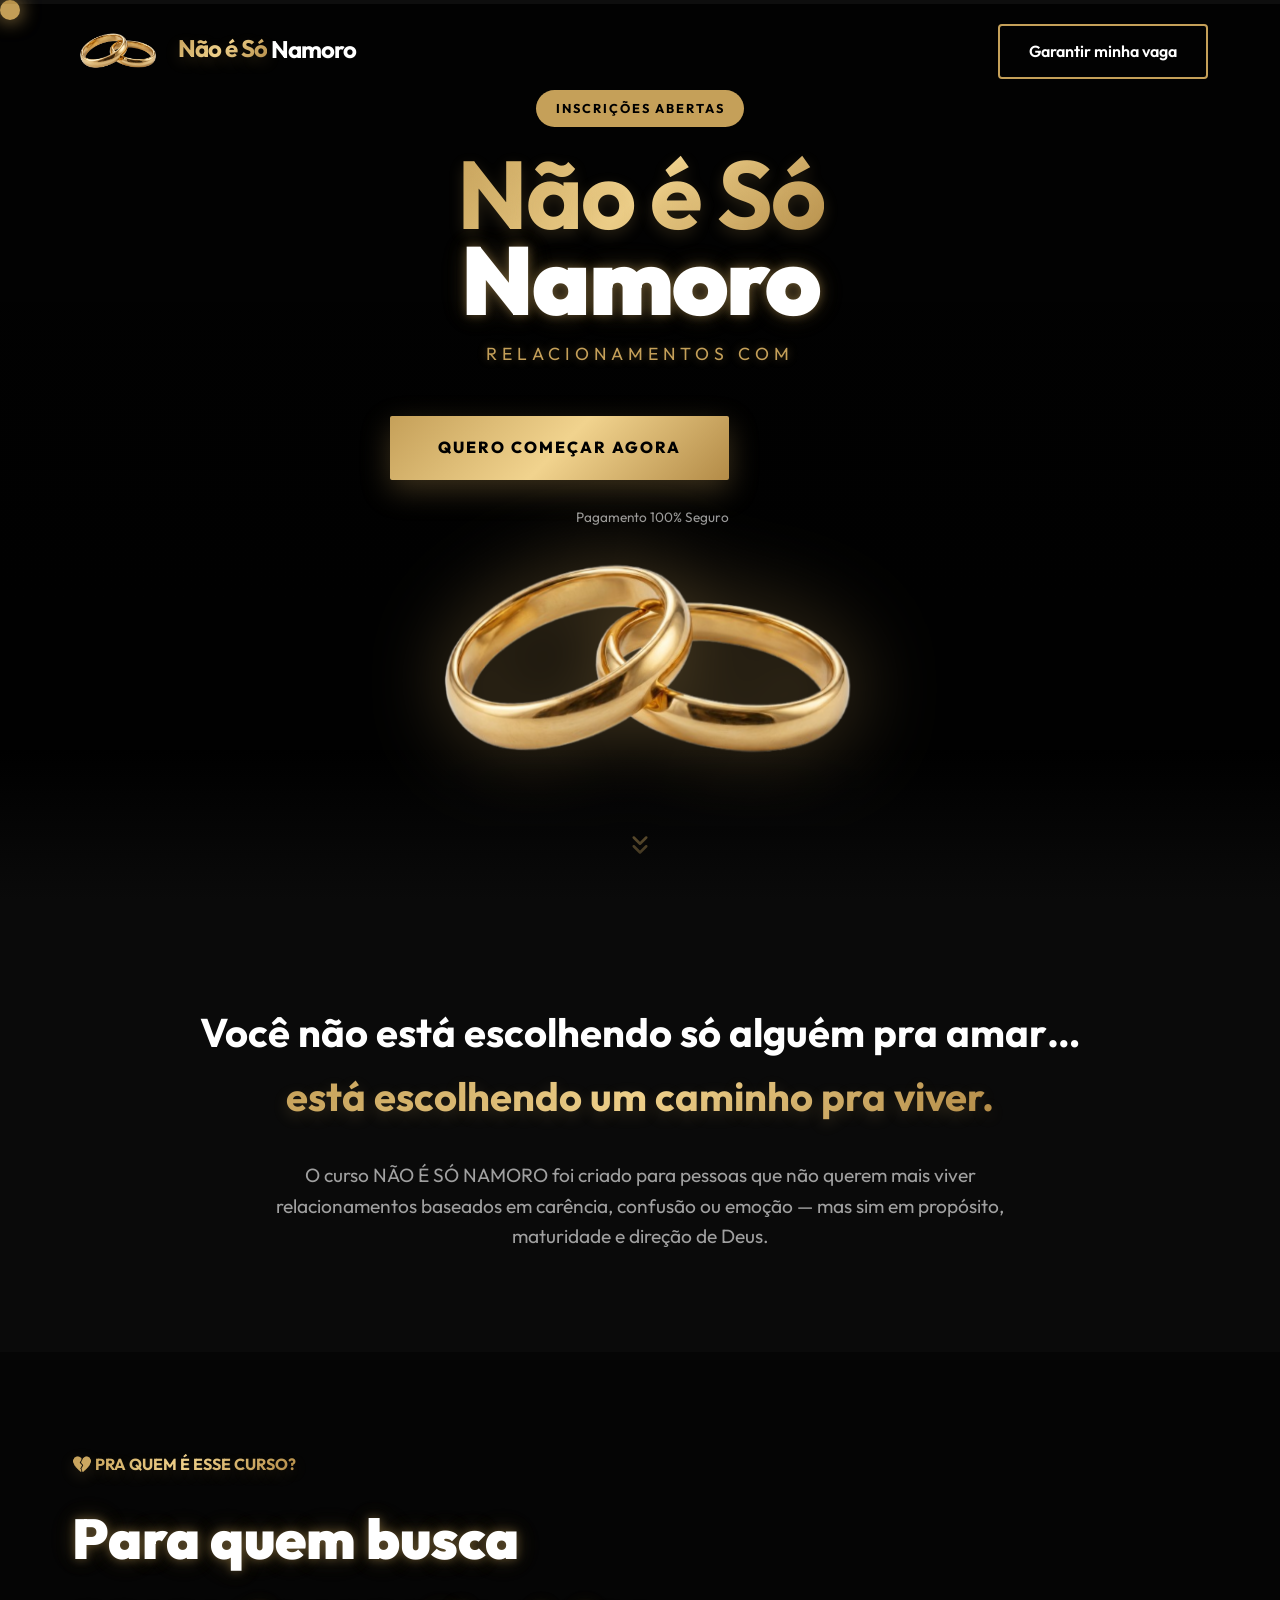
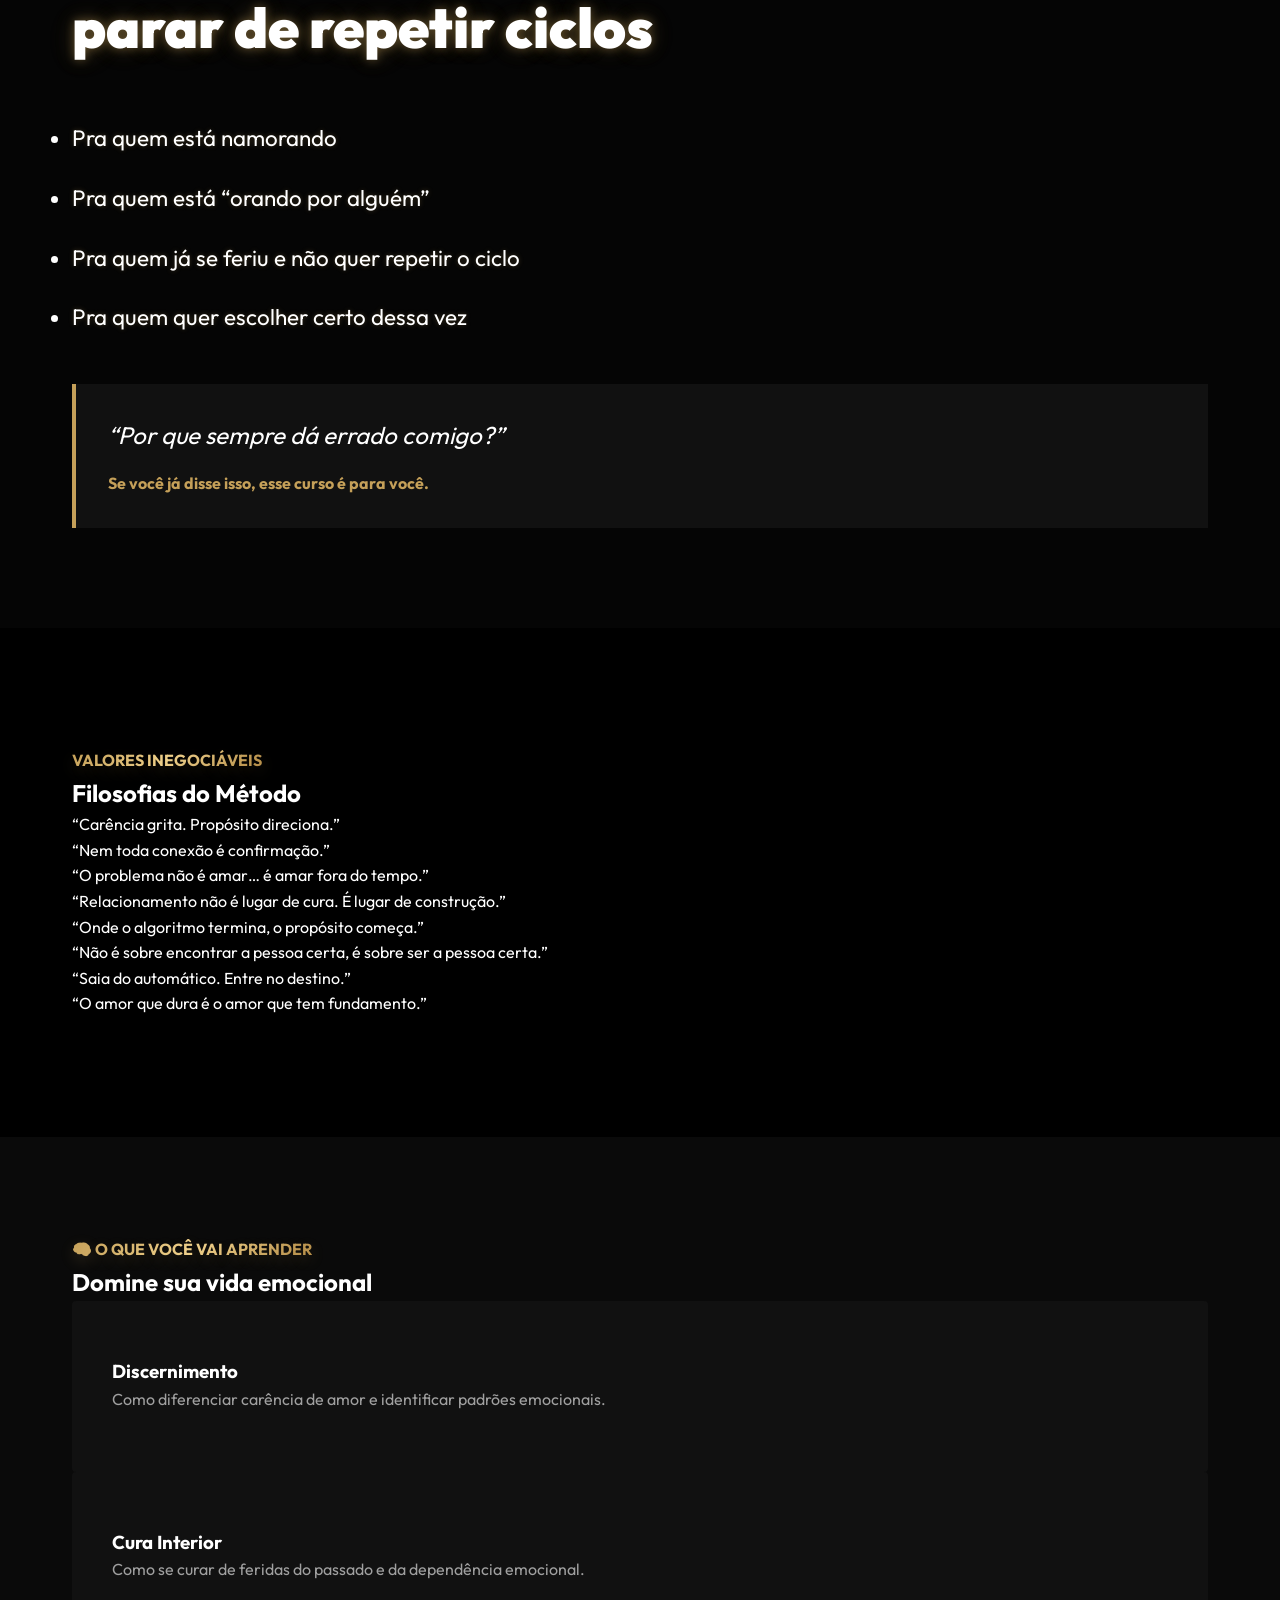
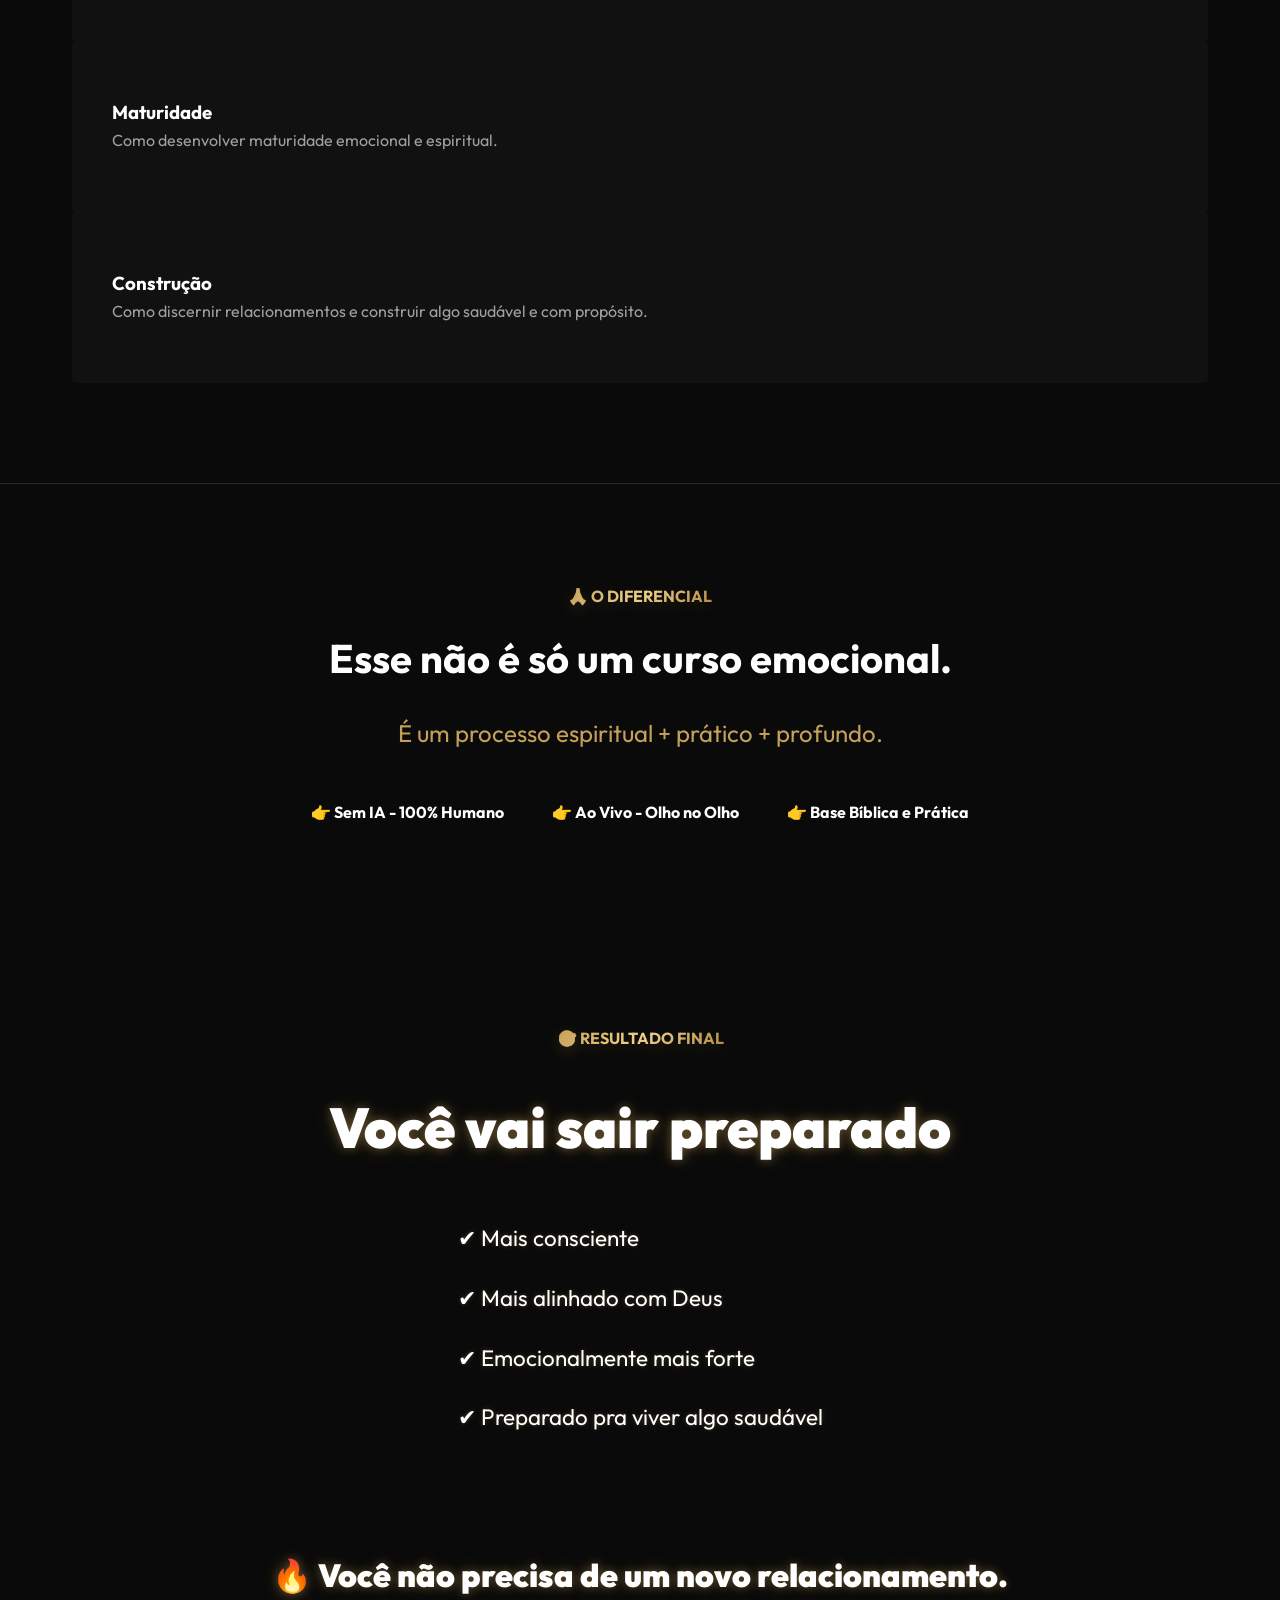
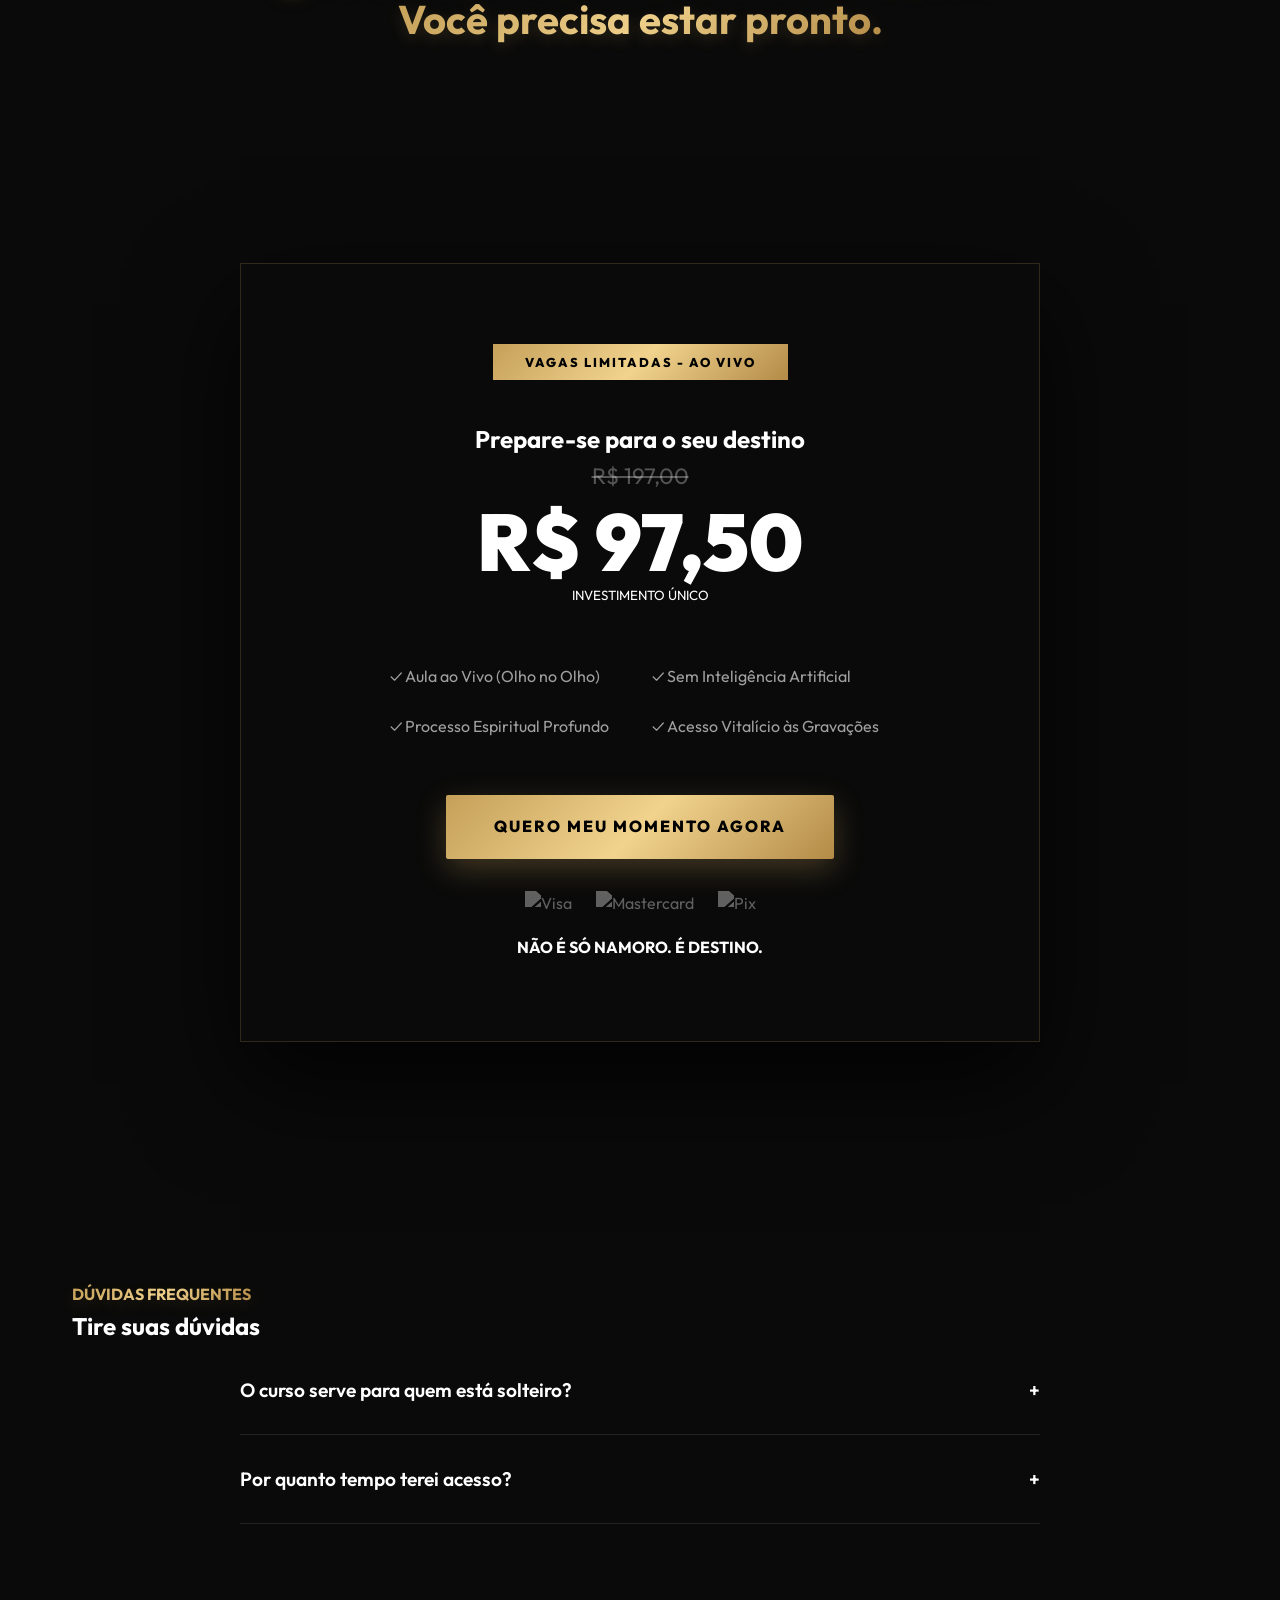
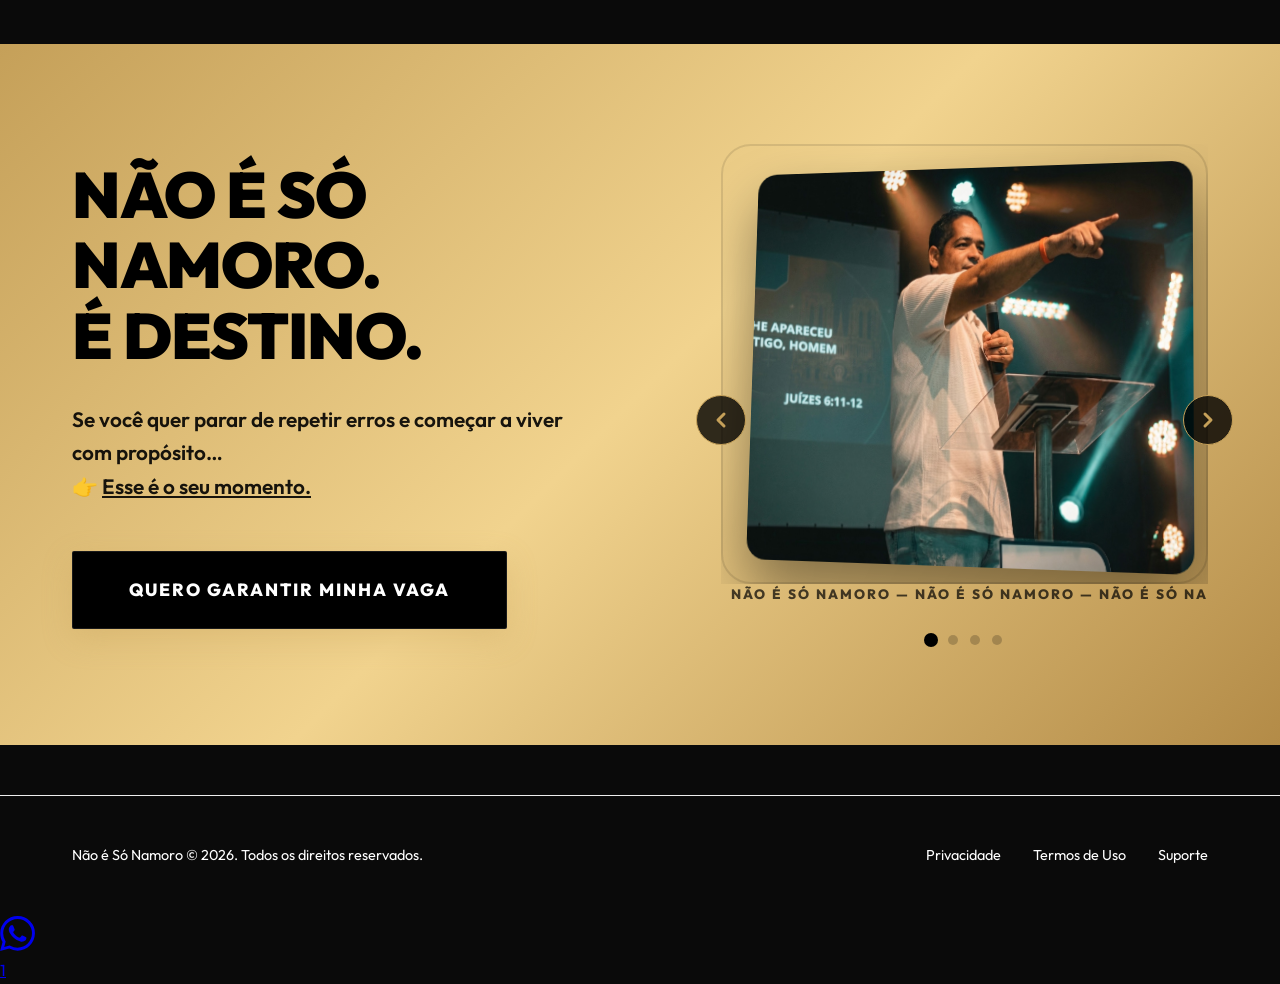
==== commit 041a9750: "Add background glow elements and update layout" ====
--- a/index.html
+++ b/index.html
@@ -13,6 +13,13 @@
 <body>
     <!-- Custom Cursor -->
     <div id="custom-cursor"></div>
+    
+    <!-- Background Glow Elements -->
+    <div class="glow-container">
+        <div class="glow-orb orb-1"></div>
+        <div class="glow-orb orb-2"></div>
+        <div class="glow-orb orb-3"></div>
+    </div>
     <!-- Scroll Progress Bar -->
     <div id="progress-container"><div id="progress-bar"></div></div>
 
@@ -27,19 +34,19 @@
         <!-- Hero Section -->
         <section id="hero">
             <div class="hero-overlay"></div>
-            <div class="container hero-content-wrapper" style="display: flex; align-items: center; justify-content: space-between; width: 100%;">
-                <div class="hero-text-area" style="text-align: left; flex: 1;">
+            <div class="container hero-content-wrapper">
+                <div class="hero-text-area">
                     <span class="badge">Inscrições Abertas</span>
                     <h1 class="premium-white-text" style="font-size: clamp(3rem, 8vw, 6rem);"><span class="gold-text">Não é Só</span><br>Namoro</h1>
-                    <p class="subtitle" style="text-align: left;">Relacionamentos com Propósito e Direção</p>
-                    <div class="cta-group" style="justify-content: flex-start;">
+                    <p class="subtitle">Relacionamentos com <span id="typewriter" class="gold-text"></span></p>
+                    <div class="cta-group">
                         <a href="#pricing" class="btn-primary">Quero começar agora</a>
                     </div>
                     <div style="margin-top: 1.5rem;">
                         <span class="secure-checkout">Pagamento 100% Seguro</span>
                     </div>
                 </div>
-                <div class="hero-image-area" style="flex: 1; display: flex; justify-content: flex-end;">
+                <div class="hero-image-area">
                     <img src="alianca.png" alt="Aliança" class="hero-image-asset-large">
                 </div>
             </div>
@@ -55,11 +62,11 @@
                 <p style="font-size: 1.2rem; max-width: 800px; margin: 0 auto; color: var(--text-muted);">O curso NÃO É SÓ NAMORO foi criado para pessoas que não querem mais viver relacionamentos baseados em carência, confusão ou emoção — mas sim em propósito, maturidade e direção de Deus.</p>
             </div>
         </section>
-
+        
         <!-- Target Audience -->
         <section id="target" style="padding: 100px 0; background: #050505;">
             <div class="container grid">
-                <div class="problem-text">
+                <div class="problem-text reveal">
                     <span class="gold-text">💔 PRA QUEM É ESSE CURSO?</span>
                     <h2 class="premium-white-text" style="margin-top: 1rem; font-size: 3.5rem;">Para quem busca <br>parar de repetir ciclos</h2>
                     <ul class="check-list premium-list" style="margin-top: 3rem;">
@@ -80,34 +87,34 @@
         <!-- Quotes Section -->
         <section id="quotes" style="padding: 120px 0; background: #000;">
             <div class="container">
-                <div class="section-title">
+                <div class="section-title reveal">
                     <span class="gold-text">VALORES INEGOCIÁVEIS</span>
                     <h2>Filosofias do Método</h2>
                 </div>
-                <div class="quote-grid" style="display: grid; grid-template-columns: repeat(auto-fit, minmax(280px, 1fr)); gap: 2rem;">
-                    <div class="quote-card" style="padding: 2.5rem; background: #111; border-top: 2px solid var(--primary); display: flex; align-items: center; min-height: 150px;">
-                        <p style="font-weight: 600;">“Carência grita. Propósito direciona.”</p>
-                    </div>
-                    <div class="quote-card" style="padding: 2.5rem; background: #111; border-top: 2px solid var(--primary); display: flex; align-items: center; min-height: 150px;">
-                        <p style="font-weight: 600;">“Nem toda conexão é confirmação.”</p>
-                    </div>
-                    <div class="quote-card" style="padding: 2.5rem; background: #111; border-top: 2px solid var(--primary); display: flex; align-items: center; min-height: 150px;">
-                        <p style="font-weight: 600;">“O problema não é amar… é amar fora do tempo.”</p>
-                    </div>
-                    <div class="quote-card" style="padding: 2.5rem; background: #111; border-top: 2px solid var(--primary); display: flex; align-items: center; min-height: 150px;">
-                        <p style="font-weight: 600;">“Relacionamento não é lugar de cura. É lugar de construção.”</p>
-                    </div>
-                    <div class="quote-card" style="padding: 2.5rem; background: #111; border-top: 2px solid var(--primary); display: flex; align-items: center; min-height: 150px;">
-                        <p style="font-weight: 600;">“Onde o algoritmo termina, o propósito começa.”</p>
-                    </div>
-                    <div class="quote-card" style="padding: 2.5rem; background: #111; border-top: 2px solid var(--primary); display: flex; align-items: center; min-height: 150px;">
-                        <p style="font-weight: 600;">“Não é sobre encontrar a pessoa certa, é sobre ser a pessoa certa.”</p>
-                    </div>
-                    <div class="quote-card" style="padding: 2.5rem; background: #111; border-top: 2px solid var(--primary); display: flex; align-items: center; min-height: 150px;">
-                        <p style="font-weight: 600;">“Saia do automático. Entre no destino.”</p>
-                    </div>
-                    <div class="quote-card" style="padding: 2.5rem; background: #111; border-top: 2px solid var(--primary); display: flex; align-items: center; min-height: 150px;">
-                        <p style="font-weight: 600;">“O amor que dura é o amor que tem fundamento.”</p>
+                <div class="quote-grid">
+                    <div class="quote-card">
+                        <p>“Carência grita. Propósito direciona.”</p>
+                    </div>
+                    <div class="quote-card">
+                        <p>“Nem toda conexão é confirmação.”</p>
+                    </div>
+                    <div class="quote-card">
+                        <p>“O problema não é amar… é amar fora do tempo.”</p>
+                    </div>
+                    <div class="quote-card">
+                        <p>“Relacionamento não é lugar de cura. É lugar de construção.”</p>
+                    </div>
+                    <div class="quote-card">
+                        <p>“Onde o algoritmo termina, o propósito começa.”</p>
+                    </div>
+                    <div class="quote-card">
+                        <p>“Não é sobre encontrar a pessoa certa, é sobre ser a pessoa certa.”</p>
+                    </div>
+                    <div class="quote-card">
+                        <p>“Saia do automático. Entre no destino.”</p>
+                    </div>
+                    <div class="quote-card">
+                        <p>“O amor que dura é o amor que tem fundamento.”</p>
                     </div>
                 </div>
             </div>
@@ -116,7 +123,7 @@
         <!-- Learning Section -->
         <section id="learning" style="padding: 100px 0;">
             <div class="container">
-                <div class="section-title">
+                <div class="section-title reveal">
                     <span class="gold-text">🧠 O QUE VOCÊ VAI APRENDER</span>
                     <h2>Domine sua vida emocional</h2>
                 </div>
@@ -175,15 +182,17 @@
             </div>
         </section>
 
+        </section>
+
         <!-- Pricing Section -->
         <section id="pricing" class="container">
             <div class="pricing-card">
                 <div class="pricing-tag">VAGAS LIMITADAS - AO VIVO</div>
                 <h2>Prepare-se para o seu destino</h2>
                 <div class="price-box">
-                    <span class="old-price">R$ 697,00</span>
-                    <span class="new-price"><span>12x de</span> R$ 29,90</span>
-                    <small>ou R$ 297,00 à vista</small>
+                    <span class="old-price">R$ 197,00</span>
+                    <span class="new-price">R$ 97,50</span>
+                    <small>INVESTIMENTO ÚNICO</small>
                 </div>
                 <div class="benefits-pricing">
                     <p>✓ Aula ao Vivo (Olho no Olho)</p>
@@ -223,11 +232,6 @@
                             <p>O acesso é vitalício. Você pode assistir às aulas no seu ritmo e revisar o conteúdo sempre que precisar.</p>
                         </div>
                     </div>
-                    <div class="faq-item">
-                        <button class="faq-question">Há alguma garantia? <span class="icon">+</span></button>
-                        <div class="faq-answer">
-                            <p>Sim! Oferecemos 30 dias de garantia incondicional. Se não gostar, basta um e-mail para receber 100% do seu investimento de volta.</p>
-                        </div>
                     </div>
                 </div>
             </div>
@@ -370,6 +374,16 @@
         </div>
     </div>
 
+    <!-- Floating Support Button -->
+    <a href="https://wa.me/5585992872157?text=Oi,%20quero%20saber%20mais%20sobre%20o%20curso." class="whatsapp-float" target="_blank" title="Falar no WhatsApp">
+        <div class="wa-icon-wrapper">
+            <svg width="35" height="35" viewBox="0 0 24 24" fill="none" xmlns="http://www.w3.org/2000/svg">
+                <path d="M17.472 14.382c-.297-.149-1.758-.867-2.03-.967-.273-.099-.471-.148-.67.15-.197.297-.767.966-.94 1.164-.173.199-.347.223-.644.075-.297-.15-1.255-.463-2.39-1.475-.883-.788-1.48-1.761-1.653-2.059-.173-.297-.018-.458.13-.606.134-.133.298-.347.446-.52.149-.174.198-.298.298-.497.099-.198.05-.371-.025-.52-.075-.149-.669-1.612-.916-2.207-.242-.579-.487-.5-.669-.51-.173-.008-.371-.01-.57-.01-.198 0-.52.074-.792.372-.272.297-1.04 1.016-1.04 2.479 0 1.462 1.065 2.875 1.213 3.074.149.198 2.096 3.2 5.077 4.487.709.306 1.262.489 1.694.625.712.227 1.36.195 1.871.118.571-.085 1.758-.719 2.006-1.413.248-.694.248-1.289.173-1.413-.074-.124-.272-.198-.57-.347m-5.421 7.403h-.004a9.87 9.87 0 01-5.031-1.378l-.361-.214-3.741.982.998-3.648-.235-.374a9.86 9.86 0 01-1.51-5.26c.001-5.45 4.436-9.884 9.888-9.884 2.64 0 5.122 1.03 6.988 2.898a9.825 9.825 0 012.893 6.994c-.003 5.45-4.437 9.884-9.885 9.884m8.413-18.297A11.815 11.815 0 0012.05 0C5.495 0 .16 5.335.157 11.892c0 2.096.547 4.142 1.588 5.945L.057 24l6.305-1.654a11.882 11.882 0 005.683 1.448h.005c6.554 0 11.89-5.335 11.893-11.893a11.821 11.821 0 00-3.48-8.413" fill="currentColor"/>
+            </svg>
+        </div>
+        <span class="wa-badge">1</span>
+    </a>
+
     <!-- Payment SDK -->
     <script src="https://js.stripe.com/v3/"></script>
     <script src="script.js"></script>
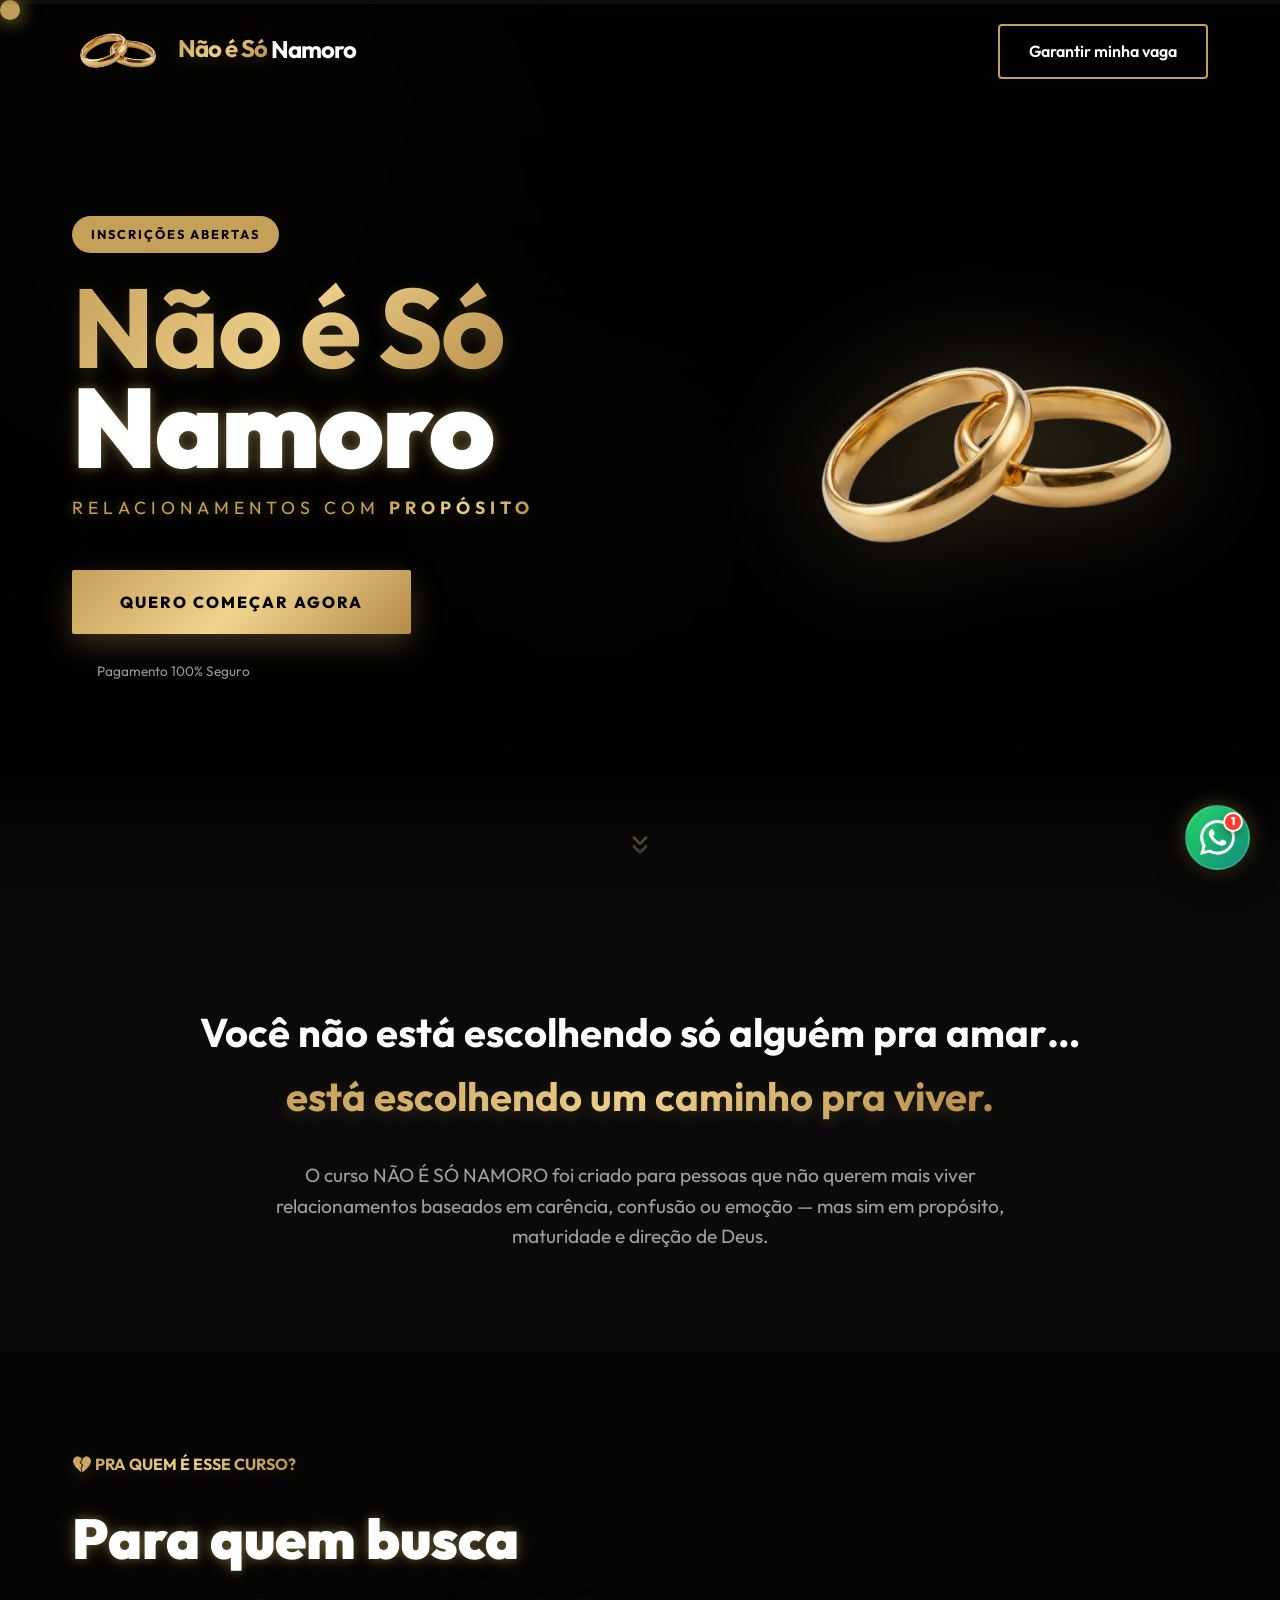
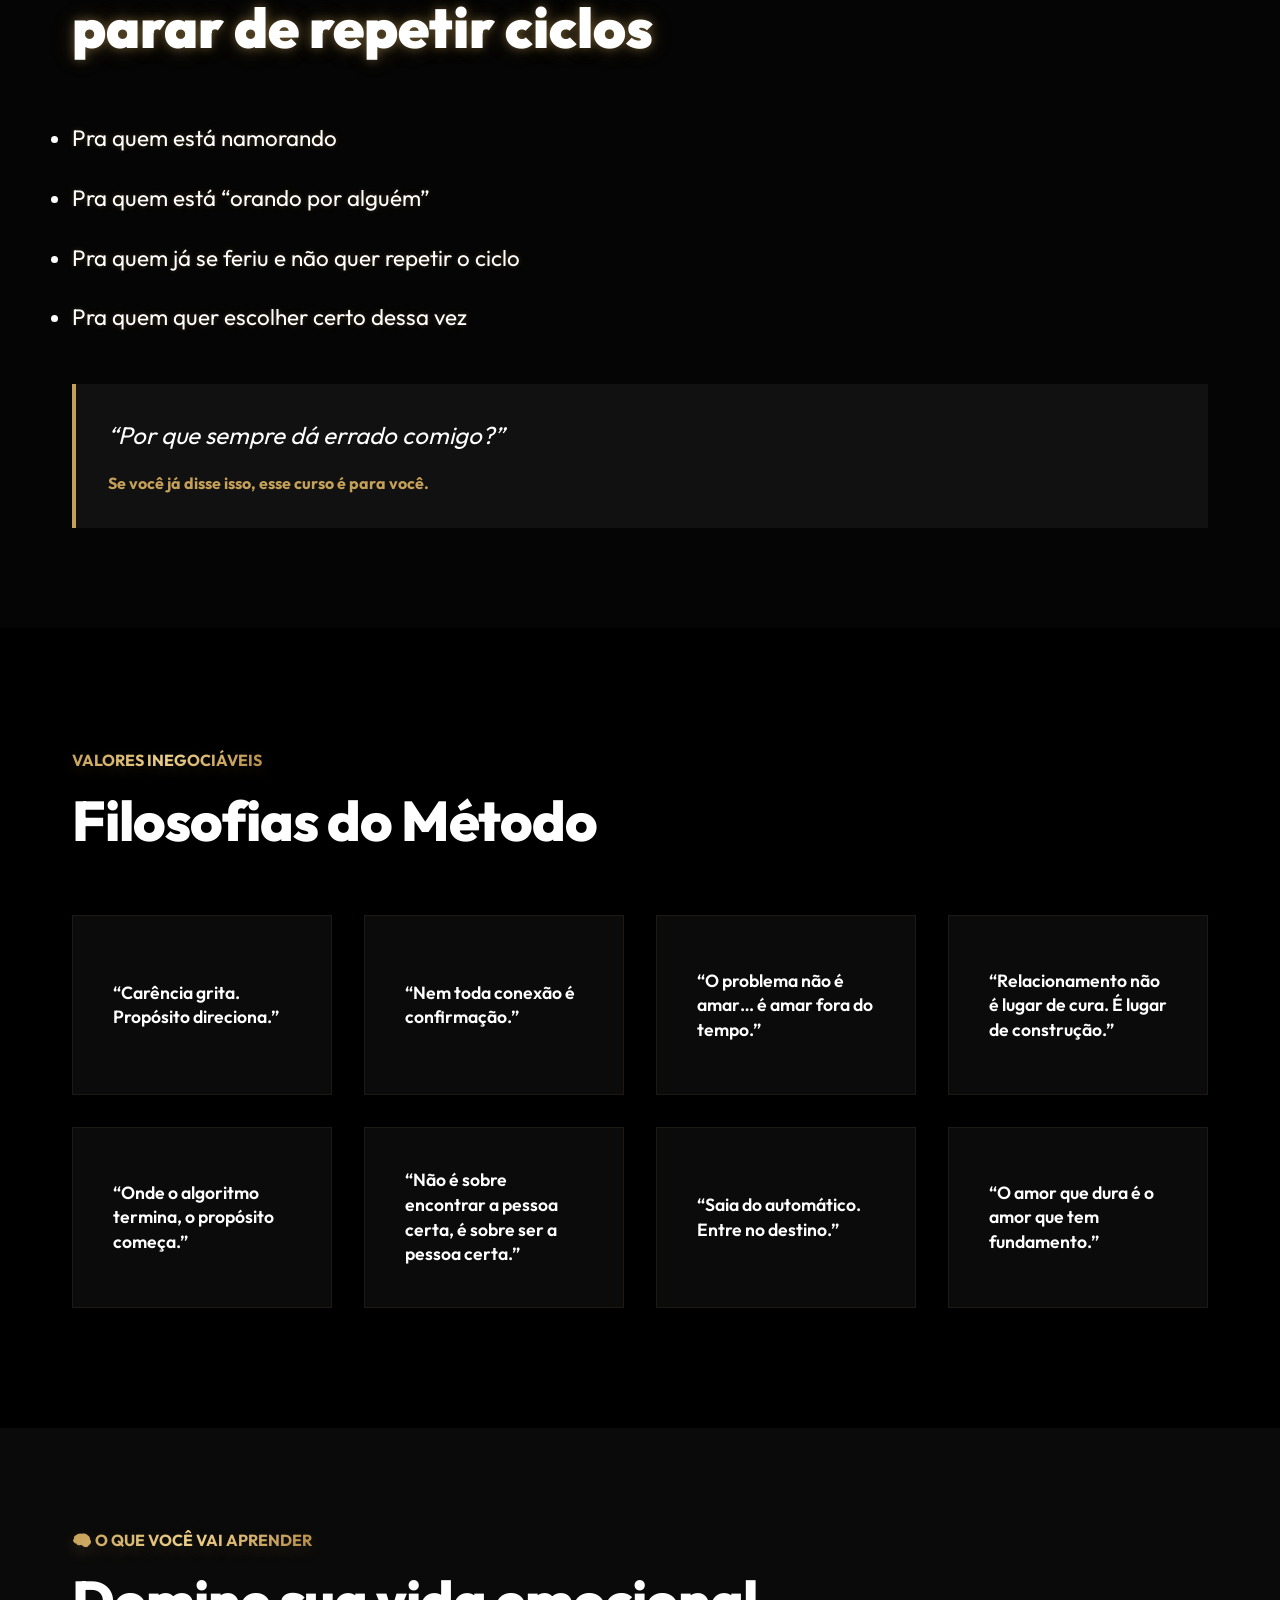
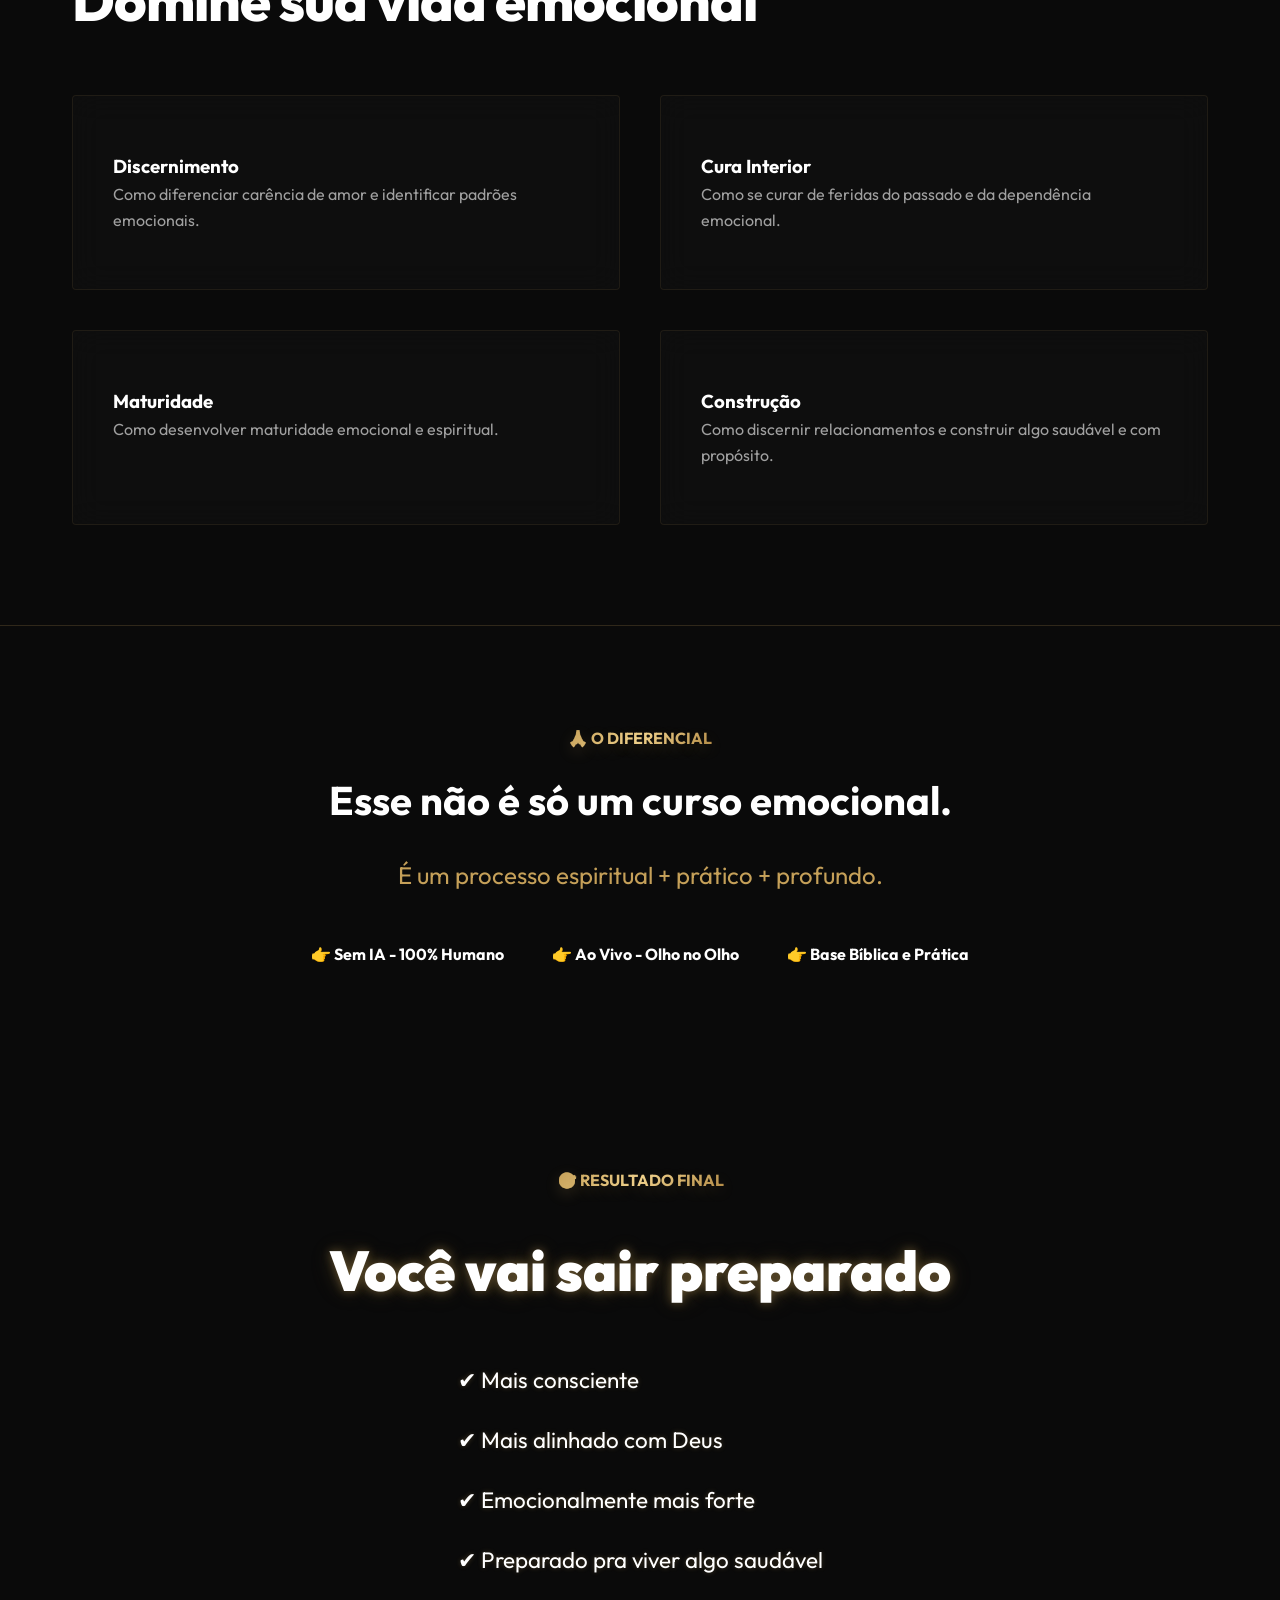
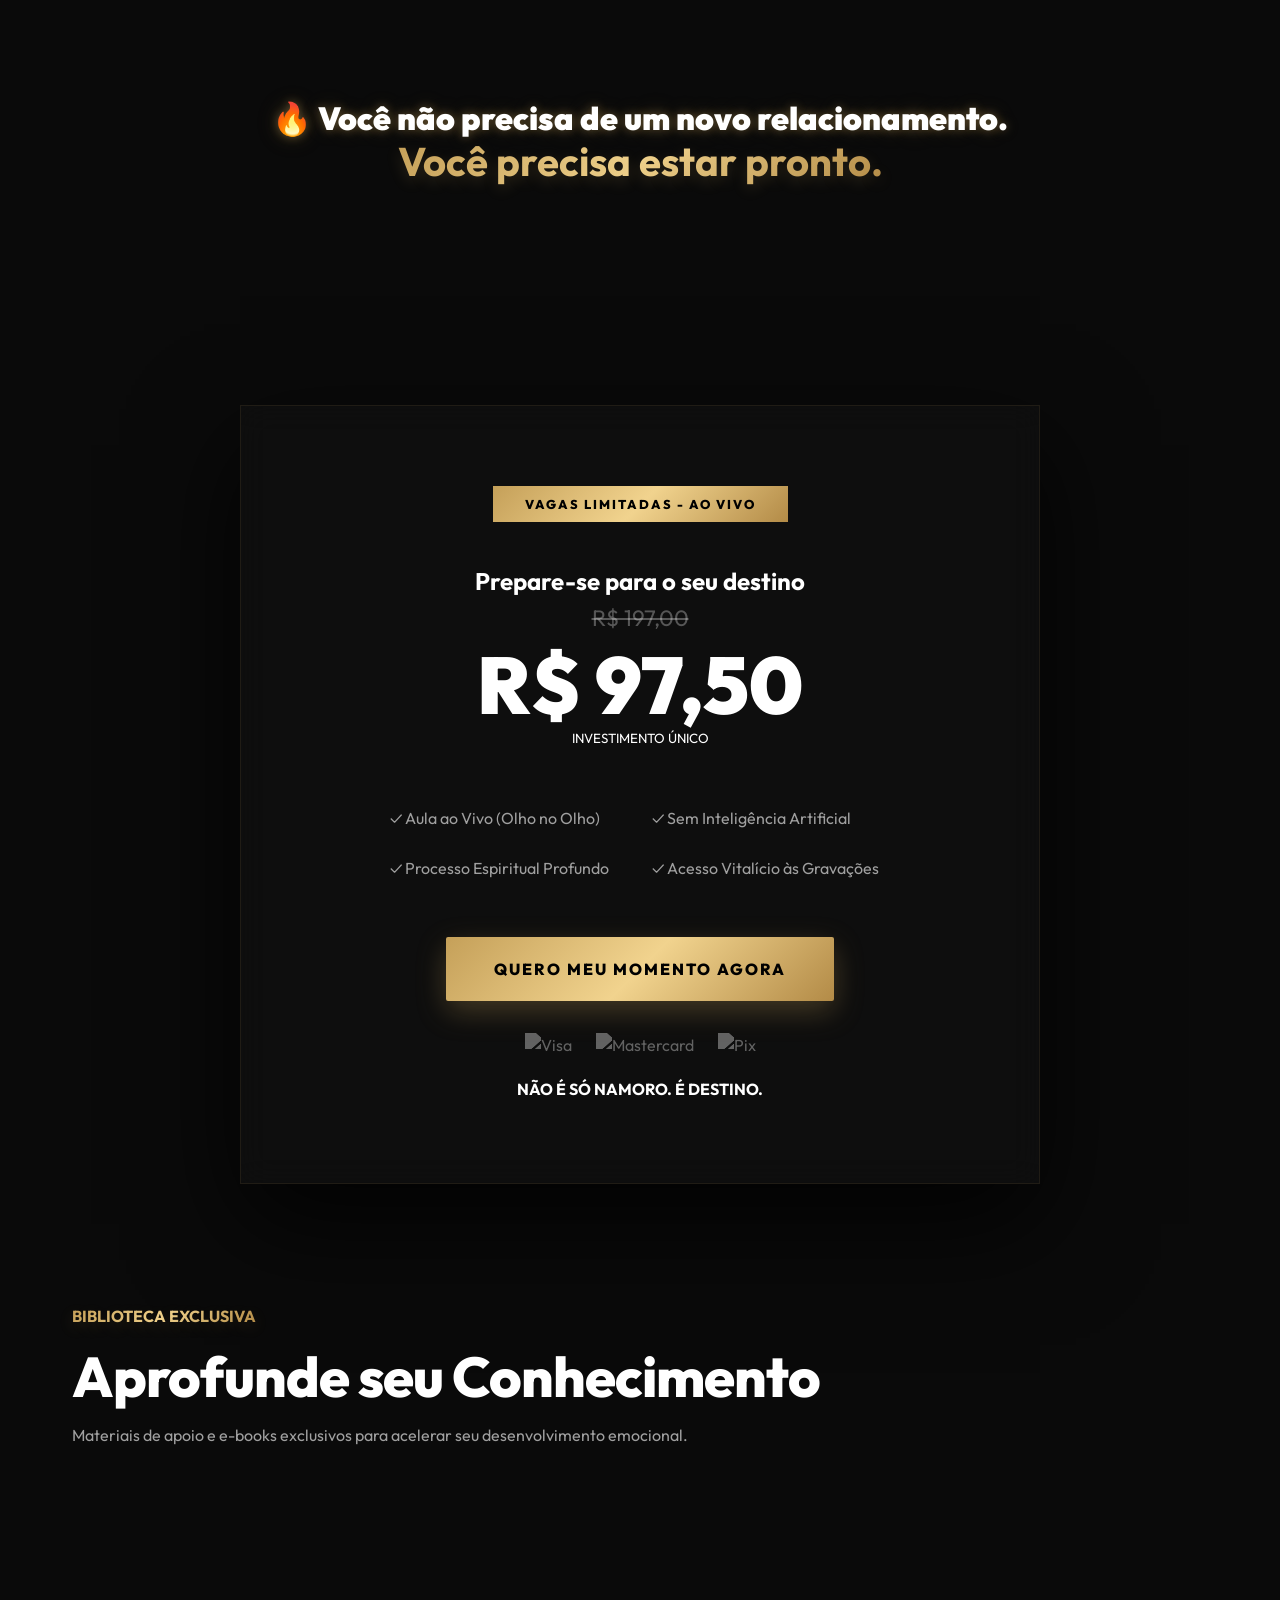
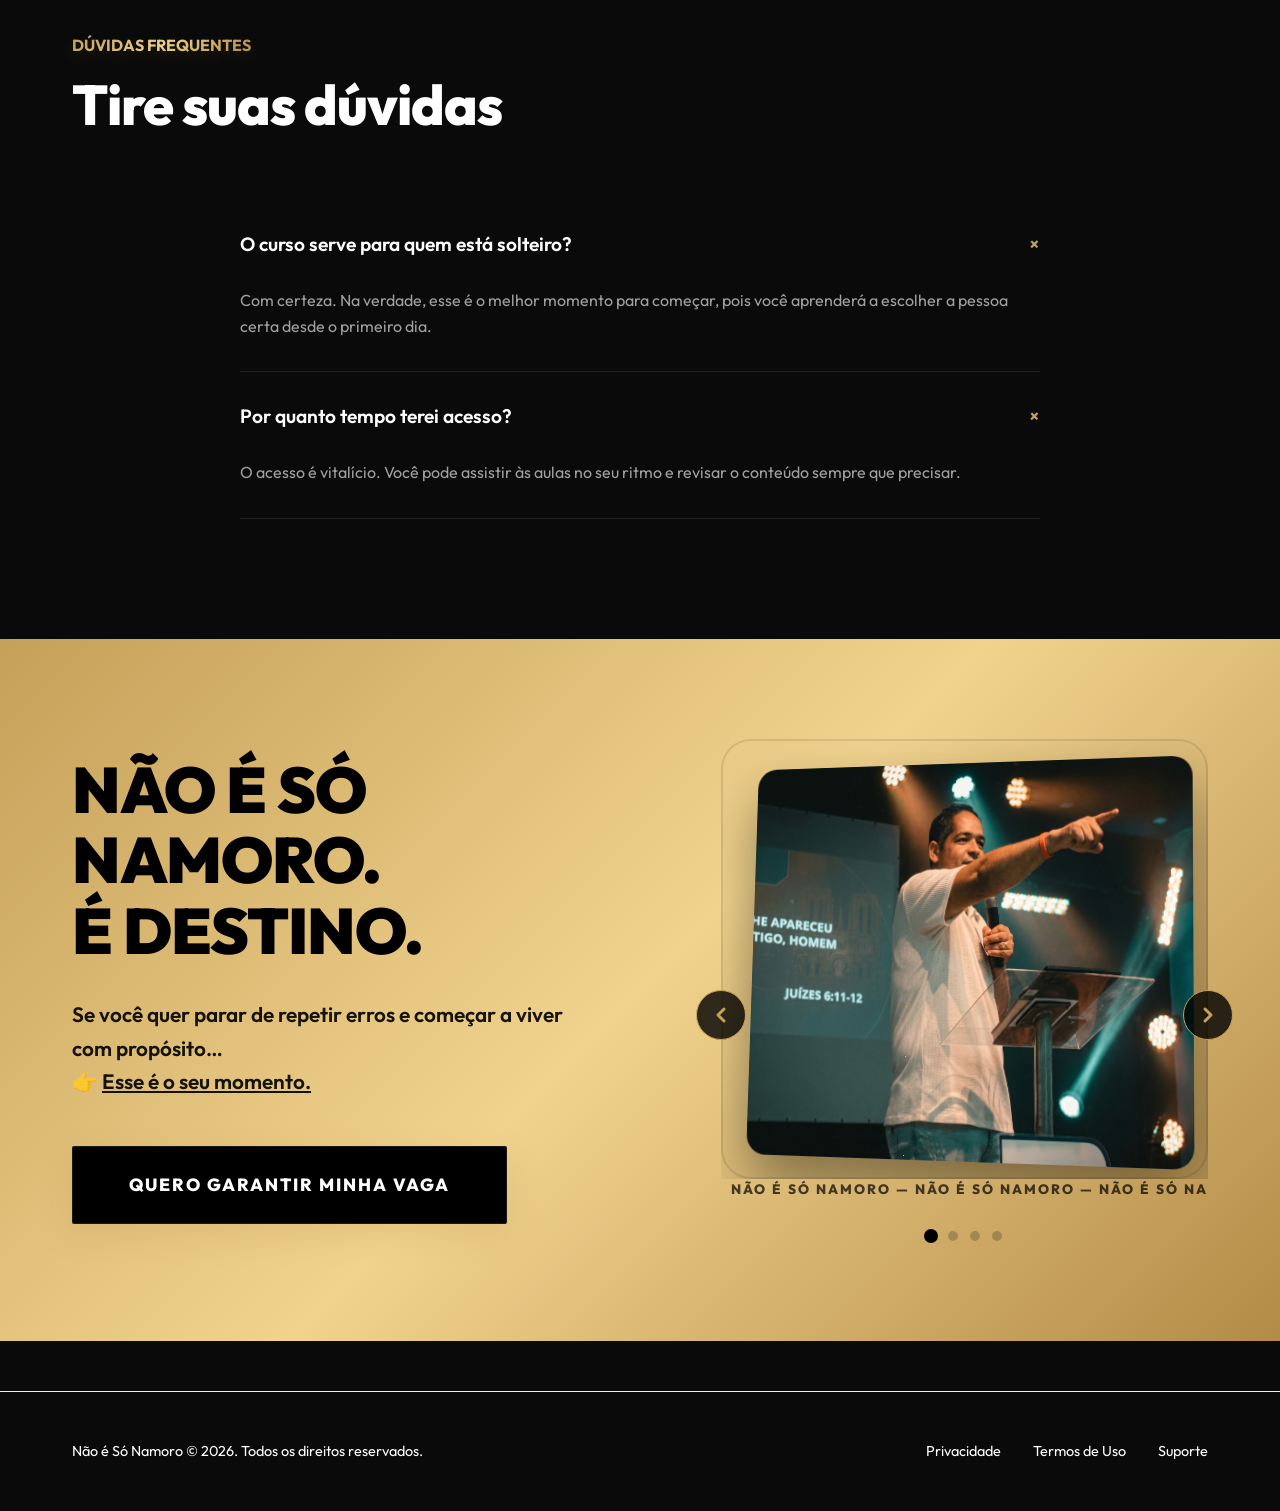
==== commit 6c907ccc: "Update index.html" ====
--- a/index.html
+++ b/index.html
@@ -37,7 +37,7 @@
             <div class="container hero-content-wrapper">
                 <div class="hero-text-area">
                     <span class="badge">Inscrições Abertas</span>
-                    <h1 class="premium-white-text" style="font-size: clamp(3rem, 8vw, 6rem);"><span class="gold-text">Não é Só</span><br>Namoro</h1>
+                    <h1 class="premium-white-text"><span class="gold-text">Não é Só</span><br>Namoro</h1>
                     <p class="subtitle">Relacionamentos com <span id="typewriter" class="gold-text"></span></p>
                     <div class="cta-group">
                         <a href="#pricing" class="btn-primary">Quero começar agora</a>
@@ -208,6 +208,20 @@
                 </div>
                 <div class="guarantee-note" style="margin-top: 1.5rem; font-weight: 700;">
                     NÃO É SÓ NAMORO. É DESTINO.
+                </div>
+            </div>
+        </section>
+        <!-- Ebook Store -->
+        <section id="loja-ebooks">
+            <div class="container">
+                <div class="section-title reveal">
+                    <span class="gold-text">BIBLIOTECA EXCLUSIVA</span>
+                    <h2>Aprofunde seu Conhecimento</h2>
+                    <p style="color: var(--text-muted); margin-top: 1rem;">Materiais de apoio e e-books exclusivos para acelerar seu desenvolvimento emocional.</p>
+                </div>
+                
+                <div class="ebooks-grid" id="public-ebooks-container">
+                    <!-- E-books dinâmicos renderizados aqui pelo JS -->
                 </div>
             </div>
         </section>
@@ -353,12 +367,44 @@
                     </div>
                 </div>
 
-                <div class="modal-header" style="margin-top: 2rem; margin-bottom: 1rem;">
-                    <span class="gold-text">PAGAMENTO 100% SEGURO</span>
-                    <p style="font-size: 0.7rem; opacity: 0.7; margin-top: 0.5rem;">Cartão de Crédito, Débito ou Pix</p>
-                </div>
-
-                <button type="submit" class="btn-primary" style="width: 100%; margin-top: 1rem;" id="submit-btn">IR PARA PAGAMENTO</button>
+                <div class="modal-header" style="margin-top: 2rem; margin-bottom: 1.5rem;">
+                    <span class="gold-text">MÉTODO DE PAGAMENTO</span>
+                </div>
+
+                <div class="payment-selection">
+                    <div class="payment-option active" data-method="card">
+                        <svg width="24" height="24" viewBox="0 0 24 24" fill="none" stroke="currentColor" stroke-width="2"><rect x="1" y="4" width="22" height="16" rx="2" ry="2"></rect><line x1="1" y1="10" x2="23" y2="10"></line></svg>
+                        <span>Cartão/Boleto</span>
+                    </div>
+                    <div class="payment-option" data-method="pix">
+                        <svg width="24" height="24" viewBox="0 0 24 24" fill="currentColor"><path d="M12 2L2 12l10 10 10-10L12 2zm0 17.5L4.5 12 12 4.5 19.5 12 12 19.5z"/></svg>
+                        <span>Pix Direto</span>
+                    </div>
+                </div>
+
+                <!-- Stripe Area -->
+                <div id="stripe-info">
+                    <p style="font-size: 0.8rem; text-align: center; color: var(--text-muted); margin-bottom: 1.5rem;">Você será redirecionado para a plataforma segura do Stripe.</p>
+                </div>
+
+                <!-- Pix Area -->
+                <div id="pix-area" class="hidden">
+                    <div class="pix-info-card">
+                        <div class="pix-header">
+                            <strong>Chave Pix (Celular)</strong>
+                            <div class="pix-key-wrapper">
+                                <span id="pix-key">(85) 99287-2157</span>
+                                <button type="button" class="copy-pix" onclick="copyPix()">COPIAR</button>
+                            </div>
+                        </div>
+                        <div class="pix-value">
+                            VALOR: <strong>R$ 97,50</strong>
+                        </div>
+                        <p style="font-size: 0.75rem; color: var(--text-muted); text-align: center; margin-top: 1rem;">O acesso será liberado manualmente após o envio do comprovante.</p>
+                    </div>
+                </div>
+
+                <button type="submit" class="btn-primary" style="width: 100%; margin-top: 1rem;" id="submit-btn">FINALIZAR PEDIDO</button>
                 
                 <div class="payment-methods" style="margin-top: 2rem; opacity: 0.8; justify-content: center; gap: 1rem;">
                     <img src="https://logodownload.org/wp-content/uploads/2014/07/visa-logo-1.png" alt="Visa" height="15">
@@ -386,6 +432,7 @@
 
     <!-- Payment SDK -->
     <script src="https://js.stripe.com/v3/"></script>
+    <script src="https://cdn.jsdelivr.net/npm/@supabase/supabase-js@2"></script>
     <script src="script.js"></script>
 </body>
 </html>
--- a/style.css
+++ b/style.css
@@ -348,10 +348,77 @@
     z-index: -1;
 }
 
-/* Modules Section */
-#modules {
+/* Quotes Section */
+.quote-grid {
+    display: grid;
+    grid-template-columns: repeat(4, 1fr);
+    gap: 2rem;
+    margin-top: 3rem;
+}
+
+.quote-card {
+    padding: 2.5rem;
+    background: var(--bg-card);
+    border-top: 2px solid var(--primary);
+    display: flex;
+    align-items: center;
+    min-height: 180px;
+    transition: var(--transition);
+}
+
+.quote-card:hover {
+    transform: translateY(-10px);
+    background: #181818;
+    box-shadow: 0 20px 40px rgba(0, 0, 0, 0.4);
+}
+
+.quote-card p {
+    font-weight: 600;
+    font-size: 1.1rem;
+    line-height: 1.4;
+}
+
+@media (max-width: 1024px) {
+    .quote-grid {
+        grid-template-columns: repeat(2, 1fr);
+    }
+}
+
+@media (max-width: 600px) {
+    .quote-grid {
+        grid-template-columns: 1fr;
+    }
+    .quote-card {
+        min-height: auto;
+        padding: 2rem;
+    }
+}
+
+/* Section Common Titles */
+.section-title {
+    margin-bottom: 4rem;
+    max-width: 800px;
+}
+
+.section-title h2 {
+    font-size: clamp(2.5rem, 5vw, 3.5rem);
+    margin-top: 1rem;
+    font-weight: 800;
+    line-height: 1.1;
+    letter-spacing: -1px;
+}
+
+/* Learning Section */
+#learning {
     padding: 120px 0;
     background: var(--bg-dark);
+}
+
+.module-grid {
+    display: grid;
+    grid-template-columns: repeat(2, 1fr);
+    gap: 2.5rem;
+    margin-top: 3rem;
 }
 
 .module-card {
@@ -1063,3 +1130,361 @@
         padding: 2rem 1.5rem;
     }
 }
+
+/* Background Glow Elements */
+.glow-container {
+    position: fixed;
+    top: 0;
+    left: 0;
+    width: 100%;
+    height: 100%;
+    z-index: -1;
+    overflow: hidden;
+    pointer-events: none;
+    opacity: 0.5;
+}
+
+.glow-orb {
+    position: absolute;
+    border-radius: 50%;
+    filter: blur(100px);
+    background: var(--primary);
+    opacity: 0.15;
+    animation: orbFloat 20s infinite alternate ease-in-out;
+}
+
+.orb-1 { width: 600px; height: 600px; top: -10%; left: -10%; background: var(--primary); }
+.orb-2 { width: 500px; height: 500px; bottom: 10%; right: -5%; background: #96702d; animation-delay: -5s; }
+.orb-3 { width: 400px; height: 400px; top: 40%; left: 30%; background: #f1d38e; animation-delay: -10s; }
+
+@keyframes orbFloat {
+    0% { transform: translate(0, 0) scale(1); }
+    100% { transform: translate(50px, 100px) scale(1.1); }
+}
+
+/* Glassmorphism Updates */
+.quote-card, .module-card, .bonus-card, .pricing-card, .modal-content {
+    background: rgba(17, 17, 17, 0.7) !important;
+    backdrop-filter: blur(15px);
+    -webkit-backdrop-filter: blur(15px);
+    border: 1px solid rgba(197, 160, 89, 0.1);
+}
+
+/* WhatsApp Float */
+.whatsapp-float {
+    position: fixed;
+    bottom: 30px;
+    right: 30px;
+    width: 65px;
+    height: 65px;
+    background: linear-gradient(135deg, #25d366 0%, #128c7e 100%);
+    color: #fff;
+    border-radius: 50%;
+    display: flex;
+    align-items: center;
+    justify-content: center;
+    box-shadow: 0 10px 30px rgba(0, 0, 0, 0.5), 
+                0 0 20px rgba(197, 160, 89, 0.4);
+    z-index: 1000;
+    transition: var(--transition);
+    cursor: pointer;
+    border: 2px solid rgba(255, 255, 255, 0.1);
+    text-decoration: none;
+}
+
+.wa-icon-wrapper {
+    display: flex;
+    align-items: center;
+    justify-content: center;
+    width: 100%;
+    height: 100%;
+}
+
+.whatsapp-float:hover {
+    transform: scale(1.1) translateY(-10px);
+    box-shadow: 0 15px 50px rgba(0, 0, 0, 0.6), 
+                0 0 35px rgba(197, 160, 89, 0.8);
+}
+
+.wa-badge {
+    position: absolute;
+    top: 5px;
+    right: 5px;
+    background: #ff3b30;
+    color: #fff;
+    width: 20px;
+    height: 20px;
+    border-radius: 50%;
+    font-size: 11px;
+    font-weight: 900;
+    display: flex;
+    align-items: center;
+    justify-content: center;
+    border: 2px solid #fff;
+    box-shadow: 0 4px 10px rgba(0, 0, 0, 0.3);
+    animation: pulseBadge 2s infinite;
+}
+
+/* Section Dividers */
+.section-divider {
+    position: relative;
+    width: 100%;
+    overflow: hidden;
+    line-height: 0;
+    background: transparent;
+}
+
+.section-divider svg {
+    position: relative;
+    display: block;
+    width: calc(100% + 1.3px);
+    height: 100px;
+}
+
+.section-divider .shape-fill {
+    fill: #050505;
+}
+
+.section-divider.flip {
+    transform: rotate(180deg);
+}
+
+/* Testimonials Bento Grid */
+.testimonial-bento {
+    display: grid;
+    grid-template-columns: repeat(3, 1fr);
+    grid-auto-rows: minmax(200px, auto);
+    gap: 1.5rem;
+    margin-top: 4rem;
+}
+
+.testimonial-card {
+    padding: 3rem;
+    background: rgba(255, 255, 255, 0.03);
+    border: 1px solid rgba(197, 160, 89, 0.1);
+    border-radius: 4px;
+    display: flex;
+    flex-direction: column;
+    justify-content: center;
+    transition: var(--transition);
+}
+
+.bento-lg {
+    grid-column: span 2;
+    grid-row: span 2;
+    background: linear-gradient(135deg, rgba(197, 160, 89, 0.1) 0%, rgba(17, 17, 17, 0.9) 100%);
+}
+
+.testimonial-author {
+    margin-top: auto;
+}
+
+/* Stats Logic */
+.stats {
+    background: rgba(197, 160, 89, 0.05);
+    border: 1px solid rgba(197, 160, 89, 0.2);
+    border-radius: 4px;
+    padding: 4rem 2rem;
+    display: flex;
+    justify-content: space-around;
+    align-items: center;
+    flex-wrap: wrap;
+    gap: 3rem;
+    margin: -80px auto 100px auto;
+    position: relative;
+    z-index: 10;
+    backdrop-filter: blur(15px);
+}
+
+
+
+
+/* Hero Layout Refined */
+.hero-content-wrapper {
+    display: flex;
+    align-items: center;
+    justify-content: space-between;
+    width: 100%;
+    gap: 4rem;
+    position: relative;
+    z-index: 2;
+}
+
+.hero-text-area {
+    flex: 1.2;
+    text-align: left;
+}
+
+.hero-text-area .subtitle {
+    text-align: left;
+    margin-bottom: 2.5rem;
+}
+
+.hero-text-area .cta-group {
+    justify-content: flex-start;
+}
+
+.hero-image-area {
+    flex: 0.8;
+    display: flex;
+    justify-content: flex-end;
+}
+
+.hero-image-asset-large {
+    max-width: 100%;
+    height: auto;
+    filter: drop-shadow(0 0 50px rgba(197, 160, 89, 0.3));
+    transform: rotate(-10deg);
+}
+
+/* Responsive System */
+
+/* Laptop / Small Desktop */
+@media (max-width: 1200px) {
+    .container { padding: 0 4rem; }
+    .hero-content-wrapper { gap: 2rem; }
+}
+
+/* Tablet */
+@media (max-width: 992px) {
+    .hero-content-wrapper {
+        flex-direction: column;
+        text-align: center;
+        gap: 3rem;
+    }
+
+    .hero-text-area {
+        text-align: center;
+    }
+
+    .hero-text-area .subtitle {
+        text-align: center;
+    }
+
+    .hero-text-area .cta-group {
+        justify-content: center;
+    }
+
+    .hero-image-area {
+        justify-content: center;
+    }
+
+    .hero-image-asset-large {
+        max-width: 300px;
+    }
+
+    .module-grid {
+        grid-template-columns: 1fr;
+    }
+
+    #target .grid {
+        grid-template-columns: 1fr;
+    }
+}
+
+/* Mobile */
+@media (max-width: 768px) {
+    #main-header .container {
+        justify-content: center;
+    }
+    
+    #main-header .btn-secondary {
+        display: none; /* Hide button on mobile header to avoid clutter */
+    }
+
+    .hero-image-asset-large {
+        max-width: 250px;
+    }
+
+    section {
+        padding: 80px 0 !important;
+    }
+
+    .section-title h2 {
+        font-size: 2.2rem;
+    }
+
+    .quote-card {
+        padding: 2rem;
+    }
+
+    .whatsapp-float {
+        bottom: 20px;
+        right: 20px;
+        width: 55px;
+        height: 55px;
+    }
+    
+    .pricing-card {
+        padding: 3rem 1.5rem;
+    }
+}
+
+/* Disable Custom Cursor on Touch Devices */
+@media (hover: none) and (pointer: coarse) {
+    #custom-cursor {
+        display: none;
+    }
+    body {
+        cursor: auto;
+    }
+}
+
+/* Final Call Adjustments */
+@media (max-width: 992px) {
+    .final-call-wrapper {
+        flex-direction: column;
+        text-align: center;
+    }
+    .final-call-content {
+        padding-right: 0;
+        margin-bottom: 4rem;
+    }
+}
+
+
+@keyframes pulseBadge {
+    0% { transform: scale(1); box-shadow: 0 0 0 0 rgba(255, 59, 48, 0.7); }
+    70% { transform: scale(1.1); box-shadow: 0 0 0 10px rgba(255, 59, 48, 0); }
+    100% { transform: scale(1); box-shadow: 0 0 0 0 rgba(255, 59, 48, 0); }
+}
+
+/* Reveal Animations */
+.module-card, 
+.bonus-card, 
+.expert-text, 
+.expert-image, 
+.stat-item, 
+.pricing-card, 
+.faq-item, 
+.quote-card, 
+.reveal {
+    opacity: 0;
+    transform: translateY(40px);
+    transition: var(--transition);
+}
+
+.module-card.active, 
+.bonus-card.active, 
+.expert-text.active, 
+.expert-image.active, 
+.stat-item.active, 
+.pricing-card.active, 
+.faq-item.active, 
+.quote-card.active, 
+.reveal.active {
+    opacity: 1;
+    transform: translateY(0);
+}
+
+.quote-card:nth-child(2) { transition-delay: 0.1s; }
+.quote-card:nth-child(3) { transition-delay: 0.2s; }
+.quote-card:nth-child(4) { transition-delay: 0.3s; }
+.quote-card:nth-child(5) { transition-delay: 0.1s; }
+.quote-card:nth-child(6) { transition-delay: 0.2s; }
+.quote-card:nth-child(7) { transition-delay: 0.3s; }
+.quote-card:nth-child(8) { transition-delay: 0.4s; }
+
+.module-card:nth-child(2) { transition-delay: 0.1s; }
+.module-card:nth-child(3) { transition-delay: 0.2s; }
+.module-card:nth-child(4) { transition-delay: 0.3s; }
